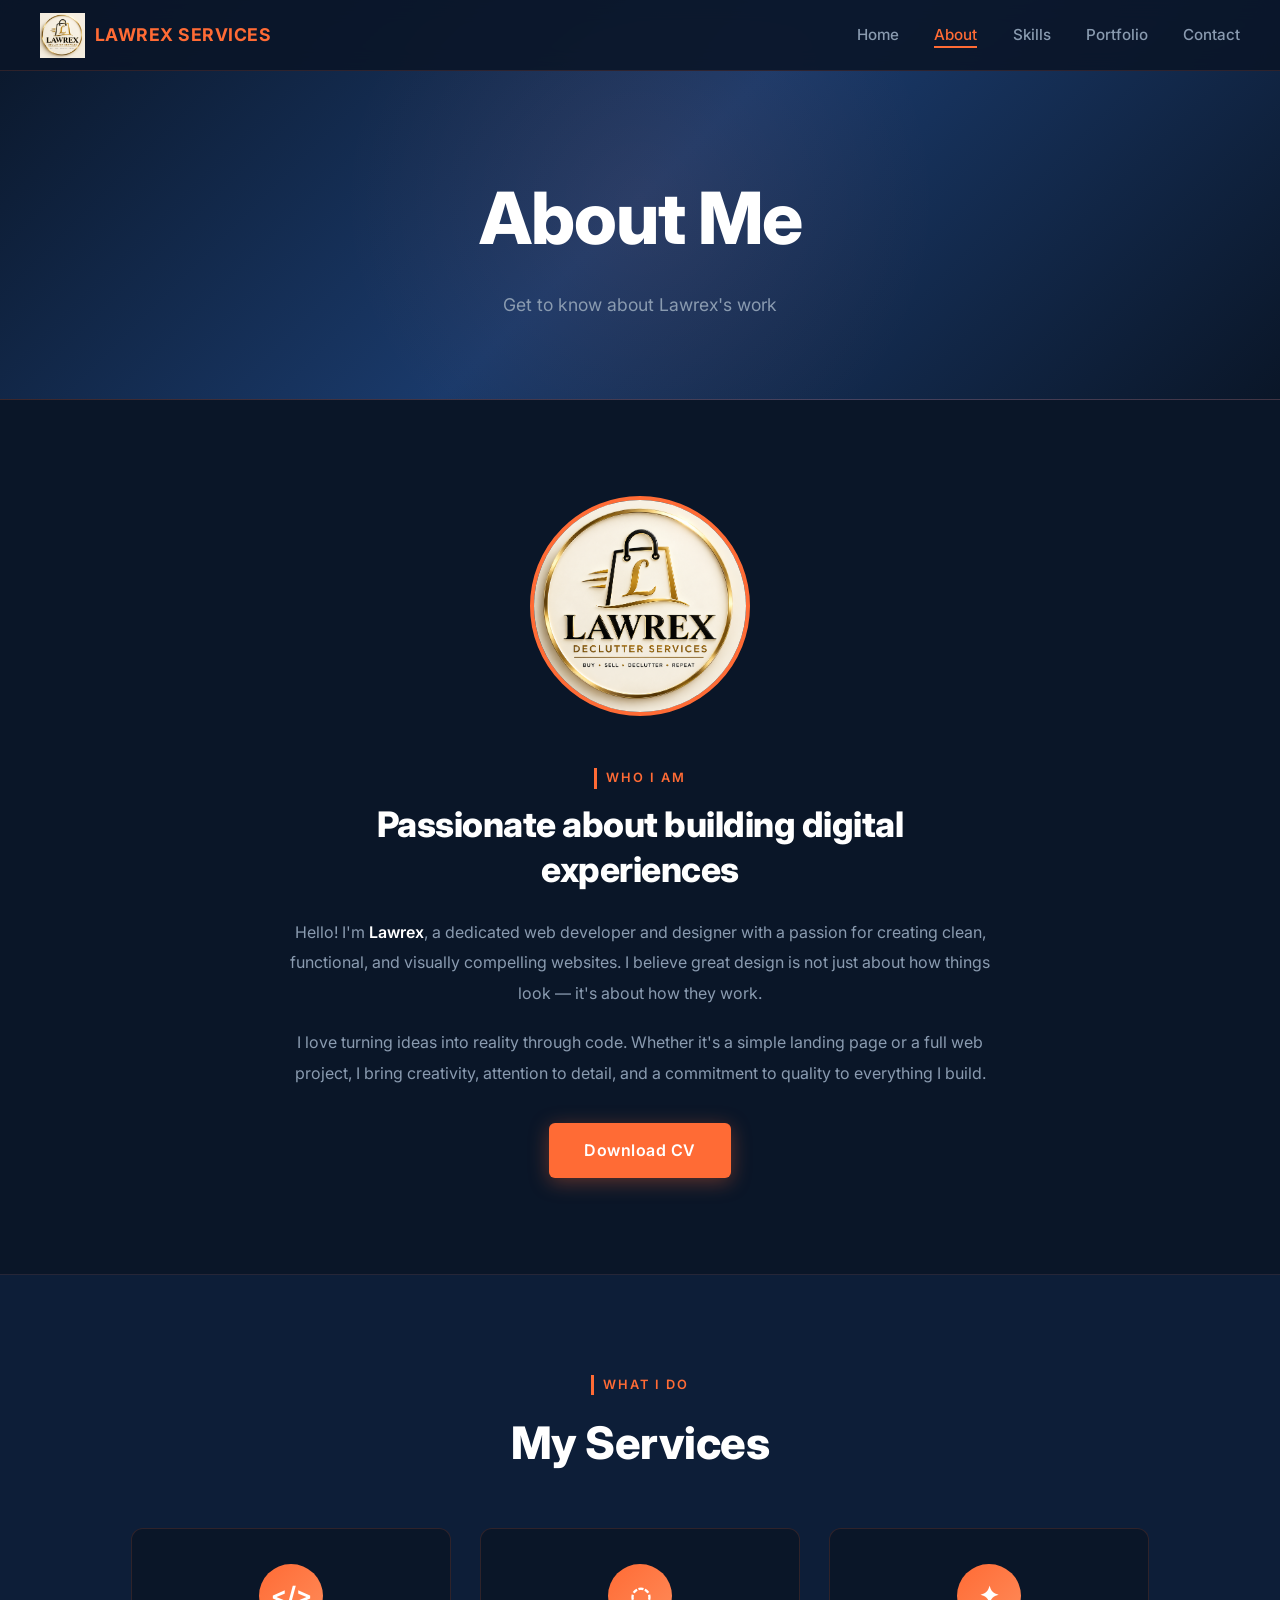
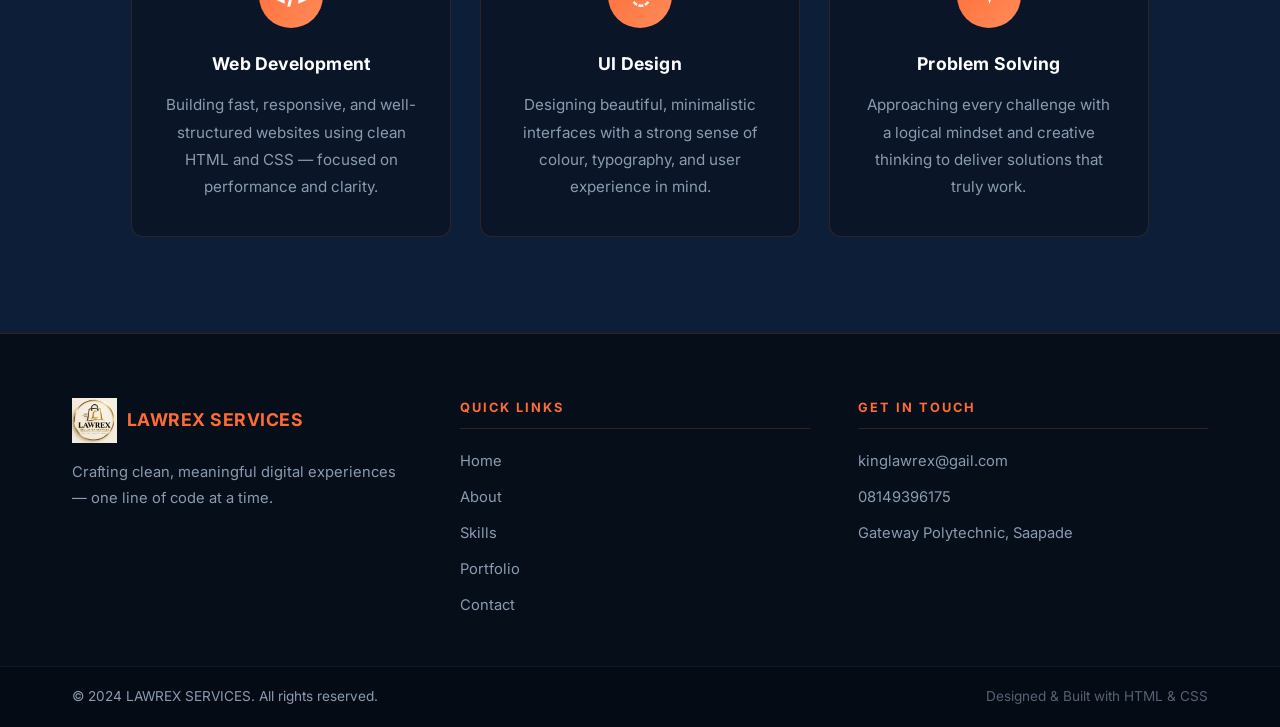
==== about.html @ ac20c8f6 "Initial commit - Lawrex Services Portfolio" ====
<!DOCTYPE html>
<html lang="en">
  <head>
    <meta charset="UTF-8" />
    <meta name="viewport" content="width=device-width, initial-scale=1.0" />
    <meta name="description" content="About Lawrex Services — passionate web developer and designer." />
    <title>About | LAWREX SERVICES</title>

    <!-- Google Font: Inter -->
    <link rel="preconnect" href="https://fonts.googleapis.com" />
    <link rel="preconnect" href="https://fonts.gstatic.com" crossorigin />
    <link href="https://fonts.googleapis.com/css2?family=Inter:wght@300;400;600;700;800&display=swap" rel="stylesheet" />

    <!-- Main Stylesheet -->
    <link rel="stylesheet" href="style.css" />
  </head>

  <body>

    <!-- ========== HEADER (same as home.html) ========== -->
    <header class="site-header">
      <div class="header-inner">

        <!-- Logo -->
        <a href="home.html" class="logo logo-with-name">
          <img src="LMAJ5406.PNG" alt="LAWREX SERVICES Logo" class="logo-img" />
          <span class="logo-name">LAWREX SERVICES</span>
        </a>

        <!-- Navigation Links -->
        <nav class="main-nav">
          <ul class="nav-list">
            <li><a href="home.html" class="nav-link">Home</a></li>
            <li><a href="about.html" class="nav-link active">About</a></li>
            <li><a href="skill.html" class="nav-link">Skills</a></li>
            <li><a href="portfolio.html" class="nav-link">Portfolio</a></li>
            <li><a href="contact.html" class="nav-link">Contact</a></li>
          </ul>
        </nav>

      </div>
    </header>
    <!-- ========== END HEADER ========== -->


    <!-- ========== PAGE BANNER (About Title) ========== -->
    <section class="page-banner">
      <div class="page-banner-inner">
        <h1 class="page-banner-title">About <span class="highlight">Me</span></h1>
        <p class="page-banner-sub">Get to know about Lawrex's work</p>
      </div>
      <!-- Decorative shape -->
      <div class="banner-shape"></div>
    </section>
    <!-- ========== END PAGE BANNER ========== -->


    <!-- ========== ABOUT MAIN SECTION ========== -->
    <section class="about-main">
      <div class="about-main-inner">

        <!-- Profile Photo -->
        <div class="about-photo-wrap">
          <!-- Replace 'your-profile-photo.jpg' with your actual photo file name -->
          <img src="LMAJ5406.PNG" alt="Lawrex Profile photo" class="about-photo" />
          <!-- Orange accent ring behind photo -->
          <div class="photo-shape"></div>
        </div>

        <!-- Bio Text -->
        <div class="about-bio">
          <span class="section-label">Who I Am</span>
          <h2 class="about-bio-title">
            Passionate about building <span class="highlight">digital experiences</span>
          </h2>
          <p class="about-bio-text">
            Hello! I'm <strong>Lawrex</strong>, a dedicated web developer and designer
            with a passion for creating clean, functional, and visually compelling websites.
            I believe great design is not just about how things look — it's about how they work.
          </p>
          <p class="about-bio-text">
            I love turning ideas into reality through code. Whether it's a simple landing page
            or a full web project, I bring creativity, attention to detail, and a commitment
            to quality to everything I build.
          </p>

          <!-- Download CV Button -->
          <a href="#" class="btn-primary">Download CV</a>
        </div>

      </div>
    </section>
    <!-- ========== END ABOUT MAIN ========== -->


    <!-- ========== WHAT I DO SECTION ========== -->
    <section class="what-i-do">
      <div class="what-i-do-inner">

        <span class="section-label">What I Do</span>
        <h2 class="section-title">My <span class="highlight">Services</span></h2>

        <!-- Cards Grid -->
        <div class="cards-grid">

          <!-- Card 1: Web Development -->
          <div class="service-card">
            <div class="card-icon">&#60;/&#62;</div>
            <h3 class="card-title">Web Development</h3>
            <p class="card-text">
              Building fast, responsive, and well-structured websites
              using clean HTML and CSS — focused on performance and clarity.
            </p>
          </div>

          <!-- Card 2: UI Design -->
          <div class="service-card">
            <div class="card-icon">&#9676;</div>
            <h3 class="card-title">UI Design</h3>
            <p class="card-text">
              Designing beautiful, minimalistic interfaces with a strong
              sense of colour, typography, and user experience in mind.
            </p>
          </div>

          <!-- Card 3: Problem Solving -->
          <div class="service-card">
            <div class="card-icon">&#10022;</div>
            <h3 class="card-title">Problem Solving</h3>
            <p class="card-text">
              Approaching every challenge with a logical mindset and
              creative thinking to deliver solutions that truly work.
            </p>
          </div>

        </div>
      </div>
    </section>
    <!-- ========== END WHAT I DO ========== -->


    <!-- ========== FOOTER ========== -->
    <footer class="site-footer">
      <div class="footer-inner">

        <!-- Footer Logo & Tagline -->
        <div class="footer-brand">
          <a href="home.html" class="logo logo-with-name">
            <img src="LMAJ5406.PNG" alt="LAWREX SERVICES Logo" class="logo-img" />
            <span class="logo-name">LAWREX SERVICES</span>
          </a>
          <p class="footer-tagline">
            Crafting clean, meaningful digital experiences — one line of code at a time.
          </p>
        </div>

        <!-- Footer Navigation -->
        <div class="footer-nav">
          <h4 class="footer-nav-title">Quick Links</h4>
          <ul class="footer-nav-list">
            <li><a href="home.html" class="footer-link">Home</a></li>
            <li><a href="about.html" class="footer-link">About</a></li>
            <li><a href="skill.html" class="footer-link">Skills</a></li>
            <li><a href="portfolio.html" class="footer-link">Portfolio</a></li>
            <li><a href="contact.html" class="footer-link">Contact</a></li>
          </ul>
        </div>

        <!-- Footer Contact Info -->
        <div class="footer-contact">
          <h4 class="footer-nav-title">Get In Touch</h4>
          <ul class="footer-nav-list">
            <li><a href="mailto:kinglawrex@gail.com" class="footer-link">kinglawrex@gail.com</a></li>
            <li><a href="tel:08149396175" class="footer-link">08149396175</a></li>
            <li><span class="footer-link">Gateway Polytechnic, Saapade</span></li>
          </ul>
        </div>

      </div>

      <!-- Footer Bottom Bar -->
      <div class="footer-bottom">
        <div class="footer-bottom-inner">
          <p class="footer-copy">
            &copy; 2024 <span class="highlight">LAWREX SERVICES</span>. All rights reserved.
          </p>
          <p class="footer-credit">Designed &amp; Built with HTML &amp; CSS</p>
        </div>
      </div>
    </footer>
    <!-- ========== END FOOTER ========== -->

  </body>
</html>
---- style.css ----
/* ============================================================
   PORTFOLIO — style.css
   Color Palette:
     Navy Blue  : #0A1628
     Mid Blue   : #1A3A6B
     Orange     : #FF6B35
     Light Orange: #FF8C5A
     White      : #FFFFFF
     Off-White  : #F4F6FA
     Gray Text  : #8A9BB0
   ============================================================ */


/* ---------- 1. CSS RESET & BASE ---------- */
*, *::before, *::after {
  margin: 0;
  padding: 0;
  box-sizing: border-box;
}

html {
  scroll-behavior: smooth;
}

body {
  font-family: 'Inter', sans-serif;
  background-color: #0A1628;
  color: #FFFFFF;
  line-height: 1.6;
  overflow-x: hidden;
}

a {
  text-decoration: none;
  color: inherit;
}

ul {
  list-style: none;
}


/* ---------- 2. HEADER ---------- */
.site-header {
  position: fixed;           /* Sticks to top while scrolling */
  top: 0;
  left: 0;
  width: 100%;
  z-index: 100;
  padding: 0 2rem;
  background-color: rgba(10, 22, 40, 0.90);   /* Slightly transparent navy */
  backdrop-filter: blur(10px);                 /* Frosted glass effect */
  border-bottom: 1px solid rgba(255, 107, 53, 0.15);
}

.header-inner {
  max-width: 1200px;
  margin: 0 auto;
  height: 70px;
  display: flex;
  align-items: center;
  justify-content: space-between;
}


/* --- Logo --- */
.logo {
  font-size: 1.3rem;
  font-weight: 700;
  color: #FF6B35;              /* Orange brand color */
  letter-spacing: 0.5px;
  transition: color 0.3s ease;
}

.logo:hover {
  color: #FF8C5A;              /* Slightly lighter orange on hover */
}

/* --- Logo Image Size --- */
.logo-img {
  height: 45px;              /* Adjust this value to resize your logo */
  width: auto;               /* Keeps logo proportions correct */
  display: block;
  object-fit: contain;
}


/* --- Navigation --- */
.nav-list {
  display: flex;
  gap: 2.2rem;
  align-items: center;
}

.nav-link {
  font-size: 0.95rem;
  font-weight: 500;
  color: #8A9BB0;              /* Muted gray for inactive links */
  position: relative;
  padding-bottom: 4px;
  transition: color 0.3s ease;
}

/* Underline animation on hover */
.nav-link::after {
  content: '';
  position: absolute;
  bottom: 0;
  left: 0;
  width: 0%;
  height: 2px;
  background-color: #FF6B35;
  transition: width 0.3s ease;
}

.nav-link:hover {
  color: #FFFFFF;
}

.nav-link:hover::after {
  width: 100%;
}

/* Active page link styling */
.nav-link.active {
  color: #FF6B35;
}

.nav-link.active::after {
  width: 100%;
}


/* ---------- 3. HERO SECTION ---------- */
.hero {
  position: relative;
  min-height: 100vh;           /* Full viewport height */
  display: flex;
  align-items: center;
  padding: 0 2rem;
  padding-top: 70px;           /* Offset for the fixed header */
  overflow: hidden;
}

.hero-content {
  position: relative;
  z-index: 2;                  /* Sits above the decorative shape */
  max-width: 1200px;
  margin: 0 auto;
  width: 100%;
}


/* --- Small label above name --- */
.hero-label {
  display: inline-block;
  font-size: 1.1rem;
  font-weight: 400;
  color: #8A9BB0;
  margin-bottom: 1rem;
  letter-spacing: 0.5px;
}


/* --- Main Headline --- */
.hero-title {
  font-size: clamp(2.8rem, 7vw, 5.5rem);  /* Responsive font size */
  font-weight: 800;
  line-height: 1.1;
  color: #FFFFFF;
  margin-bottom: 1.5rem;
  letter-spacing: -1px;
}

/* Orange highlight on part of the name */
.hero-title .highlight {
  color: #FF6B35;
  position: relative;
}


/* --- Tagline Paragraph --- */
.hero-tagline {
  font-size: clamp(1rem, 2vw, 1.2rem);
  color: #8A9BB0;
  max-width: 520px;
  margin-bottom: 2.5rem;
  line-height: 1.8;
}

.hero-tagline strong {
  color: #FFFFFF;
  font-weight: 600;
}


/* --- CTA Button --- */
.btn-primary {
  display: inline-block;
  padding: 0.9rem 2.2rem;
  background-color: #FF6B35;
  color: #FFFFFF;
  font-size: 1rem;
  font-weight: 600;
  border-radius: 6px;
  letter-spacing: 0.5px;
  transition: background-color 0.3s ease, transform 0.2s ease, box-shadow 0.3s ease;
  box-shadow: 0 4px 20px rgba(255, 107, 53, 0.35);
}

.btn-primary:hover {
  background-color: #FF8C5A;
  transform: translateY(-2px);                        /* Subtle lift effect */
  box-shadow: 0 8px 28px rgba(255, 107, 53, 0.50);
}

.btn-primary:active {
  transform: translateY(0);
}


/* --- Decorative Background Shape --- */
.hero-shape {
  position: absolute;
  top: -150px;
  right: -200px;
  width: 700px;
  height: 700px;
  background: radial-gradient(circle, rgba(26, 58, 107, 0.6) 0%, rgba(10, 22, 40, 0) 70%);
  border-radius: 50%;
  z-index: 1;
  pointer-events: none;
}


/* --- Hero Background Image --- */
/* Uses the logo image (IKC6164.PNG) as a large
   decorative background on the RIGHT side of the hero.
   Text content sits on the left and is unaffected.      */
.hero-bg {
  position: absolute;
  top: 0;
  right: 0;                               /* Anchored to the right side */
  width: 55%;                             /* Takes up right 55% of the hero */
  height: 100%;
  z-index: 1;                             /* Above .hero-shape (z-index:1) but below .hero-content (z-index:2) */
  pointer-events: none;

  /* Logo image as background */
  background-image: url("IKCE6164.PNG")
  background-size: contain;              /* Keeps logo proportions — no stretching */
  background-position: center right;     /* Sits flush to the right */
  background-repeat: no-repeat;
  opacity: 0.12;                         /* Very subtle — text stays clearly readable */

  /* Fade the image out toward the left so it blends into the navy background */
  -webkit-mask-image: linear-gradient(to right, transparent 0%, black 40%);
  mask-image: linear-gradient(to right, transparent 0%, black 40%);
}


/* ============================================================
   ABOUT PAGE STYLES
   (appended below — home.html styles above are untouched)
   ============================================================ */


/* ---------- LOGO WITH NAME (used on all pages) ---------- */
/* Makes logo image and text name sit side by side */
.logo-with-name {
  display: flex;
  align-items: center;
  gap: 0.6rem;              /* Space between image and text name */
  text-decoration: none;
}

.logo-name {
  font-size: 1.1rem;
  font-weight: 700;
  color: #FF6B35;           /* Orange — matches brand color */
  letter-spacing: 0.5px;
  white-space: nowrap;
  transition: color 0.3s ease;
}

.logo-with-name:hover .logo-name {
  color: #FF8C5A;
}


/* ---------- REUSABLE: SECTION LABEL ---------- */
/* Small uppercase tag above section headings */
.section-label {
  display: inline-block;
  font-size: 0.8rem;
  font-weight: 600;
  letter-spacing: 2px;
  text-transform: uppercase;
  color: #FF6B35;
  margin-bottom: 0.8rem;
  border-left: 3px solid #FF6B35;
  padding-left: 0.6rem;
}


/* ---------- REUSABLE: SECTION TITLE ---------- */
.section-title {
  font-size: clamp(1.8rem, 4vw, 2.8rem);
  font-weight: 800;
  color: #FFFFFF;
  margin-bottom: 3rem;
  letter-spacing: -0.5px;
}


/* ---------- PAGE BANNER (About Me title area) ---------- */
.page-banner {
  position: relative;
  padding: 10rem 2rem 5rem;    /* Extra top padding = space for fixed header */
  background: linear-gradient(
    135deg,
    #0A1628 0%,
    #1A3A6B 50%,
    #0A1628 100%
  );
  overflow: hidden;
  text-align: center;
  border-bottom: 1px solid rgba(255, 107, 53, 0.2);
}

.page-banner-inner {
  position: relative;
  z-index: 2;
}

.page-banner-title {
  font-size: clamp(2.5rem, 6vw, 4.5rem);
  font-weight: 800;
  color: #FFFFFF;
  letter-spacing: -1px;
  margin-bottom: 1rem;
}

.page-banner-sub {
  font-size: 1.1rem;
  color: #8A9BB0;
  font-weight: 400;
}

/* Decorative circle shape in the banner background */
.banner-shape {
  position: absolute;
  top: -100px;
  left: 50%;
  transform: translateX(-50%);
  width: 600px;
  height: 600px;
  background: radial-gradient(circle, rgba(255, 107, 53, 0.08) 0%, transparent 70%);
  border-radius: 50%;
  z-index: 1;
  pointer-events: none;
}


/* ---------- ABOUT MAIN SECTION ---------- */
.about-main {
  padding: 6rem 2rem;
  background-color: #0A1628;
}

.about-main-inner {
  max-width: 900px;
  margin: 0 auto;
  display: flex;
  flex-direction: column;    /* Stack: photo on top, text below */
  align-items: center;
  gap: 3rem;
}


/* --- Profile Photo --- */
.about-photo-wrap {
  position: relative;
  display: inline-block;
}

/* Replace 'your-profile-photo.jpg' in about.html to show your photo */
.about-photo {
  width: 220px;
  height: 220px;
  border-radius: 50%;           /* Circular photo */
  object-fit: cover;
  object-position: center;
  display: block;
  position: relative;
  z-index: 2;
  border: 4px solid #FF6B35;   /* Orange border around photo */
}

/* Decorative ring behind the photo */
.photo-ring {
  position: absolute;
  top: -10px;
  left: -10px;
  width: calc(100% + 20px);
  height: calc(100% + 20px);
  border-radius: 50%;
  border: 2px dashed rgba(255, 107, 53, 0.35);
  z-index: 1;
  pointer-events: none;
}


/* --- Bio Text --- */
.about-bio {
  text-align: center;
  max-width: 700px;
}

.about-bio-title {
  font-size: clamp(1.5rem, 3.5vw, 2.2rem);
  font-weight: 800;
  color: #FFFFFF;
  line-height: 1.3;
  margin-bottom: 1.5rem;
  letter-spacing: -0.5px;
}

.about-bio-text {
  font-size: 1rem;
  color: #8A9BB0;
  line-height: 1.9;
  margin-bottom: 1.2rem;
}

.about-bio-text strong {
  color: #FFFFFF;
  font-weight: 600;
}

/* Space above the button */
.about-bio .btn-primary {
  margin-top: 1rem;
}


/* ---------- WHAT I DO SECTION ---------- */
.what-i-do {
  padding: 6rem 2rem;
  background-color: #0D1E38;    /* Slightly lighter navy — creates visual separation */
  border-top: 1px solid rgba(255, 107, 53, 0.1);
}

.what-i-do-inner {
  max-width: 1100px;
  margin: 0 auto;
  text-align: center;
}


/* --- Cards Grid --- */
.cards-grid {
  display: flex;
  gap: 1.8rem;
  justify-content: center;
  flex-wrap: wrap;              /* Wraps on smaller screens */
}

.service-card {
  background-color: #0A1628;
  border: 1px solid rgba(255, 107, 53, 0.15);
  border-radius: 12px;
  padding: 2.2rem 2rem;
  flex: 1 1 260px;              /* Each card is at least 260px wide */
  max-width: 320px;
  text-align: center;
  transition: border-color 0.3s ease, transform 0.3s ease, box-shadow 0.3s ease;
}

.service-card:hover {
  border-color: #FF6B35;
  transform: translateY(-6px);
  box-shadow: 0 12px 32px rgba(255, 107, 53, 0.15);
}

/* Icon circle */
.card-icon {
  width: 64px;
  height: 64px;
  border-radius: 50%;
  background: linear-gradient(135deg, #FF6B35, #FF8C5A);
  color: #FFFFFF;
  font-size: 1.5rem;
  font-weight: 700;
  display: flex;
  align-items: center;
  justify-content: center;
  margin: 0 auto 1.4rem;
}

.card-title {
  font-size: 1.1rem;
  font-weight: 700;
  color: #FFFFFF;
  margin-bottom: 0.8rem;
  letter-spacing: 0.2px;
}

.card-text {
  font-size: 0.95rem;
  color: #8A9BB0;
  line-height: 1.8;
}


/* ============================================================
   CONTACT PAGE STYLES
   (appended below — all previous styles untouched)
   ============================================================ */


/* ---------- CONTACT MAIN SECTION ---------- */
.contact-main {
  padding: 6rem 2rem;
  background-color: #0A1628;        /* Same navy base as home */
}

.contact-main-inner {
  max-width: 1100px;
  margin: 0 auto;
  display: flex;
  gap: 4rem;                        /* Space between info and form */
  align-items: flex-start;
  flex-wrap: wrap;                  /* Stacks on smaller screens */
}


/* ---------- LEFT: CONTACT INFO ---------- */
.contact-info {
  flex: 1 1 300px;                  /* Takes up roughly left third */
  max-width: 400px;
}

.contact-info-title {
  font-size: clamp(1.6rem, 3.5vw, 2.2rem);
  font-weight: 800;
  color: #FFFFFF;
  line-height: 1.3;
  margin-bottom: 1rem;
  letter-spacing: -0.5px;
}

.contact-info-desc {
  font-size: 0.98rem;
  color: #8A9BB0;
  line-height: 1.9;
  margin-bottom: 2.2rem;
}


/* --- Info Cards (Email, Phone, Location) --- */
.info-card {
  display: flex;
  align-items: center;
  gap: 1.2rem;
  padding: 1.2rem 1.4rem;
  margin-bottom: 1rem;
  background-color: #0D1E38;        /* Slightly lighter navy panel */
  border: 1px solid rgba(255, 107, 53, 0.12);
  border-radius: 10px;
  transition: border-color 0.3s ease, transform 0.2s ease;
}

.info-card:hover {
  border-color: #FF6B35;
  transform: translateX(5px);       /* Slide right on hover */
}

/* Orange circle icon */
.info-icon {
  width: 48px;
  height: 48px;
  border-radius: 50%;
  background: linear-gradient(135deg, #FF6B35, #FF8C5A);
  color: #FFFFFF;
  font-size: 1.3rem;
  display: flex;
  align-items: center;
  justify-content: center;
  flex-shrink: 0;                   /* Icon never shrinks */
}

.info-details {
  display: flex;
  flex-direction: column;
  gap: 0.2rem;
}

.info-label {
  font-size: 0.75rem;
  font-weight: 600;
  letter-spacing: 1.5px;
  text-transform: uppercase;
  color: #FF6B35;                   /* Orange label */
}

.info-value {
  font-size: 0.95rem;
  font-weight: 500;
  color: #FFFFFF;
  text-decoration: none;
  transition: color 0.3s ease;
}

.info-value:hover {
  color: #FF6B35;
}


/* ---------- RIGHT: CONTACT FORM ---------- */
.contact-form-wrap {
  flex: 1 1 420px;                  /* Takes up roughly right two-thirds */
  background: linear-gradient(
    145deg,
    #0D1E38 0%,
    #112240 100%
  );
  border: 1px solid rgba(255, 107, 53, 0.15);
  border-radius: 16px;
  padding: 2.8rem 2.4rem;
}

.contact-form {
  display: flex;
  flex-direction: column;
  gap: 1.4rem;
}

/* Two inputs side by side (Name + Email) */
.form-row {
  display: flex;
  gap: 1.2rem;
  flex-wrap: wrap;
}

.form-row .form-group {
  flex: 1 1 200px;                  /* Each input takes equal space */
}

.form-group {
  display: flex;
  flex-direction: column;
  gap: 0.5rem;
}

.form-label {
  font-size: 0.85rem;
  font-weight: 600;
  color: #8A9BB0;
  letter-spacing: 0.5px;
  text-transform: uppercase;
}

/* Input & Textarea shared styling */
.form-input {
  background-color: #0A1628;
  border: 1px solid rgba(138, 155, 176, 0.25);
  border-radius: 8px;
  padding: 0.85rem 1rem;
  font-size: 0.95rem;
  font-family: 'Inter', sans-serif;
  color: #FFFFFF;
  width: 100%;
  outline: none;
  transition: border-color 0.3s ease, box-shadow 0.3s ease;
}

/* Orange glow when focused */
.form-input:focus {
  border-color: #FF6B35;
  box-shadow: 0 0 0 3px rgba(255, 107, 53, 0.15);
}

/* Placeholder text color */
.form-input::placeholder {
  color: rgba(138, 155, 176, 0.5);
}

/* Textarea specific */
.form-textarea {
  resize: vertical;                 /* Only allow vertical resize */
  min-height: 150px;
}

/* Submit button — full width */
.btn-submit {
  width: 100%;
  text-align: center;
  padding: 1rem;
  font-size: 1rem;
  border: none;
  cursor: pointer;
  font-family: 'Inter', sans-serif;
  margin-top: 0.4rem;
}


/* ============================================================
   SKILLS PAGE STYLES
   ============================================================ */


/* ---------- SKILLS MAIN SECTION (two columns) ---------- */
.skills-main {
  padding: 6rem 2rem;
  background-color: #0A1628;
}

.skills-main-inner {
  max-width: 1100px;
  margin: 0 auto;
  display: flex;
  gap: 4rem;
  align-items: flex-start;
  flex-wrap: wrap;              /* Stacks on small screens */
}


/* ---------- LEFT: SKILL BARS ---------- */
.skills-bars-col {
  flex: 1 1 420px;
}

.skills-col-title {
  font-size: clamp(1.5rem, 3vw, 2rem);
  font-weight: 800;
  color: #FFFFFF;
  margin-bottom: 2rem;
  letter-spacing: -0.5px;
}

/* Each skill bar row */
.skill-bar-wrap {
  margin-bottom: 1.6rem;
}

.skill-bar-info {
  display: flex;
  justify-content: space-between;
  align-items: center;
  margin-bottom: 0.5rem;
}

.skill-name {
  font-size: 0.95rem;
  font-weight: 600;
  color: #FFFFFF;
}

.skill-percent {
  font-size: 0.85rem;
  font-weight: 600;
  color: #FF6B35;              /* Orange percentage */
}

/* The grey track (background of the bar) */
.skill-bar-track {
  width: 100%;
  height: 8px;
  background-color: rgba(138, 155, 176, 0.15);
  border-radius: 100px;
  overflow: hidden;
}

/* The orange filled portion — width is set inline in HTML */
.skill-bar-fill {
  height: 100%;
  background: linear-gradient(90deg, #FF6B35, #FF8C5A);
  border-radius: 100px;
}


/* ---------- RIGHT: SKILL BADGES ---------- */
.skills-badges-col {
  flex: 1 1 320px;
}

.badges-grid {
  display: flex;
  flex-wrap: wrap;
  gap: 0.75rem;
  margin-top: 0.5rem;
}

/* Individual badge pill */
.skill-badge {
  padding: 0.5rem 1.1rem;
  border: 1px solid rgba(255, 107, 53, 0.35);
  border-radius: 100px;        /* Fully rounded pill */
  font-size: 0.88rem;
  font-weight: 600;
  color: #FF6B35;
  background-color: rgba(255, 107, 53, 0.06);
  transition: background-color 0.3s ease, border-color 0.3s ease, color 0.3s ease;
  cursor: default;
}

.skill-badge:hover {
  background-color: #FF6B35;
  color: #FFFFFF;
  border-color: #FF6B35;
}


/* ---------- SOFT SKILLS SECTION ---------- */
.soft-skills {
  padding: 6rem 2rem;
  background-color: #0D1E38;
  border-top: 1px solid rgba(255, 107, 53, 0.1);
  text-align: center;
}

.soft-skills-inner {
  max-width: 1100px;
  margin: 0 auto;
}

/* Four soft skill cards in a row */
.soft-cards-grid {
  display: flex;
  gap: 1.5rem;
  justify-content: center;
  flex-wrap: wrap;
}

.soft-card {
  flex: 1 1 220px;
  max-width: 260px;
  background-color: #0A1628;
  border: 1px solid rgba(255, 107, 53, 0.12);
  border-radius: 12px;
  padding: 2rem 1.5rem;
  text-align: center;
  transition: border-color 0.3s ease, transform 0.3s ease, box-shadow 0.3s ease;
}

.soft-card:hover {
  border-color: #FF6B35;
  transform: translateY(-6px);
  box-shadow: 0 12px 32px rgba(255, 107, 53, 0.12);
}

/* Emoji icon */
.soft-icon {
  font-size: 2.2rem;
  margin-bottom: 1rem;
  display: block;
}

.soft-title {
  font-size: 1rem;
  font-weight: 700;
  color: #FFFFFF;
  margin-bottom: 0.6rem;
}

.soft-text {
  font-size: 0.9rem;
  color: #8A9BB0;
  line-height: 1.8;
}


/* ============================================================
   PORTFOLIO PAGE STYLES
   ============================================================ */


/* ---------- PORTFOLIO MAIN SECTION ---------- */
.portfolio-main {
  padding: 6rem 2rem;
  background-color: #0A1628;
}

.portfolio-main-inner {
  max-width: 1200px;
  margin: 0 auto;
  text-align: center;
}


/* ---------- PROJECT CARDS GRID ---------- */
/* 3 columns on wide screens, 2 on medium, 1 on small */
.portfolio-grid {
  display: grid;
  grid-template-columns: repeat(3, 1fr);
  gap: 2rem;
  margin-bottom: 4rem;
  text-align: left;
}

/* Individual project card */
.project-card {
  background-color: #0D1E38;
  border: 1px solid rgba(255, 107, 53, 0.12);
  border-radius: 14px;
  overflow: hidden;             /* Clips the image to rounded corners */
  transition: border-color 0.3s ease, transform 0.3s ease, box-shadow 0.3s ease;
}

.project-card:hover {
  border-color: #FF6B35;
  transform: translateY(-6px);
  box-shadow: 0 16px 40px rgba(255, 107, 53, 0.14);
}


/* --- Project Image Wrapper --- */
.project-img-wrap {
  position: relative;
  width: 100%;
  height: 220px;               /* Fixed image area height */
  overflow: hidden;
  background-color: #112240;   /* Fallback colour while image loads */
}

.project-img {
  width: 100%;
  height: 100%;
  object-fit: cover;           /* Covers the area without distortion */
  object-position: center;
  display: block;
  transition: transform 0.4s ease;
}

/* Image zooms in on card hover */
.project-card:hover .project-img {
  transform: scale(1.05);
}

/* Overlay that appears on image hover */
.project-overlay {
  position: absolute;
  top: 0;
  left: 0;
  width: 100%;
  height: 100%;
  background-color: rgba(10, 22, 40, 0.75);
  display: flex;
  align-items: center;
  justify-content: center;
  opacity: 0;                  /* Hidden by default */
  transition: opacity 0.3s ease;
}

/* Show overlay when card is hovered */
.project-card:hover .project-overlay {
  opacity: 1;
}

/* "View Project" button inside overlay */
.project-view-btn {
  display: inline-block;
  padding: 0.65rem 1.5rem;
  background-color: #FF6B35;
  color: #FFFFFF;
  font-size: 0.9rem;
  font-weight: 600;
  border-radius: 6px;
  text-decoration: none;
  transition: background-color 0.3s ease;
}

.project-view-btn:hover {
  background-color: #FF8C5A;
}


/* --- Project Info Below Image --- */
.project-info {
  padding: 1.4rem 1.6rem 1.8rem;
}

/* Orange category tag */
.project-tag {
  display: inline-block;
  font-size: 0.75rem;
  font-weight: 700;
  letter-spacing: 1.5px;
  text-transform: uppercase;
  color: #FF6B35;
  margin-bottom: 0.6rem;
}

.project-title {
  font-size: 1.1rem;
  font-weight: 700;
  color: #FFFFFF;
  margin-bottom: 0.6rem;
  letter-spacing: 0.1px;
}

.project-desc {
  font-size: 0.9rem;
  color: #8A9BB0;
  line-height: 1.8;
}


/* ---------- PORTFOLIO CTA BLOCK ---------- */
.portfolio-cta {
  padding: 3rem 2rem;
  background: linear-gradient(135deg, #0D1E38 0%, #112240 100%);
  border: 1px solid rgba(255, 107, 53, 0.18);
  border-radius: 16px;
  display: flex;
  align-items: center;
  justify-content: space-between;
  gap: 2rem;
  flex-wrap: wrap;
  text-align: left;
}

.portfolio-cta-text {
  font-size: clamp(1.1rem, 2.5vw, 1.4rem);
  font-weight: 700;
  color: #FFFFFF;
}


/* ---------- RESPONSIVE: GRID COLUMNS ---------- */
/* 2 columns on tablets */
@media (max-width: 1024px) {
  .portfolio-grid {
    grid-template-columns: repeat(2, 1fr);
  }
}

/* 1 column on mobile */
@media (max-width: 600px) {
  .portfolio-grid {
    grid-template-columns: 1fr;
  }

  .skills-main-inner {
    flex-direction: column;
  }

  .soft-cards-grid {
    flex-direction: column;
    align-items: center;
  }

  .portfolio-cta {
    flex-direction: column;
    text-align: center;
  }
}


/* ============================================================
   FOOTER STYLES — shared across all pages
   ============================================================ */

.site-footer {
  background-color: #060E1A;             /* Deepest navy — darker than page bg */
  border-top: 1px solid rgba(255, 107, 53, 0.2);
}


/* ---------- FOOTER MAIN ROW (3 columns) ---------- */
.footer-inner {
  max-width: 1200px;
  margin: 0 auto;
  padding: 4rem 2rem 3rem;
  display: flex;
  gap: 3rem;
  flex-wrap: wrap;
  justify-content: space-between;
}


/* --- Column 1: Brand / Logo --- */
.footer-brand {
  flex: 1 1 280px;
  max-width: 340px;
}

.footer-tagline {
  margin-top: 1rem;
  font-size: 0.92rem;
  color: #8A9BB0;
  line-height: 1.8;
}


/* --- Column 2 & 3: Nav + Contact --- */
.footer-nav,
.footer-contact {
  flex: 1 1 160px;
}

.footer-nav-title {
  font-size: 0.8rem;
  font-weight: 700;
  letter-spacing: 2px;
  text-transform: uppercase;
  color: #FF6B35;              /* Orange column heading */
  margin-bottom: 1.2rem;
  padding-bottom: 0.6rem;
  border-bottom: 1px solid rgba(255, 107, 53, 0.2);
}

.footer-nav-list {
  display: flex;
  flex-direction: column;
  gap: 0.65rem;
}

.footer-link {
  font-size: 0.92rem;
  color: #8A9BB0;
  text-decoration: none;
  transition: color 0.3s ease, padding-left 0.3s ease;
  display: inline-block;
}

.footer-link:hover {
  color: #FF6B35;
  padding-left: 4px;           /* Subtle slide on hover */
}


/* ---------- FOOTER BOTTOM BAR ---------- */
.footer-bottom {
  border-top: 1px solid rgba(255, 255, 255, 0.05);
  background-color: rgba(0, 0, 0, 0.2);
}

.footer-bottom-inner {
  max-width: 1200px;
  margin: 0 auto;
  padding: 1.2rem 2rem;
  display: flex;
  align-items: center;
  justify-content: space-between;
  flex-wrap: wrap;
  gap: 0.5rem;
}

.footer-copy {
  font-size: 0.85rem;
  color: #8A9BB0;
}

.footer-credit {
  font-size: 0.85rem;
  color: rgba(138, 155, 176, 0.6);
}

/* Responsive: stack footer columns on small screens */
@media (max-width: 600px) {
  .footer-inner {
    flex-direction: column;
  }

  .footer-bottom-inner {
    flex-direction: column;
    text-align: center;
  }
}
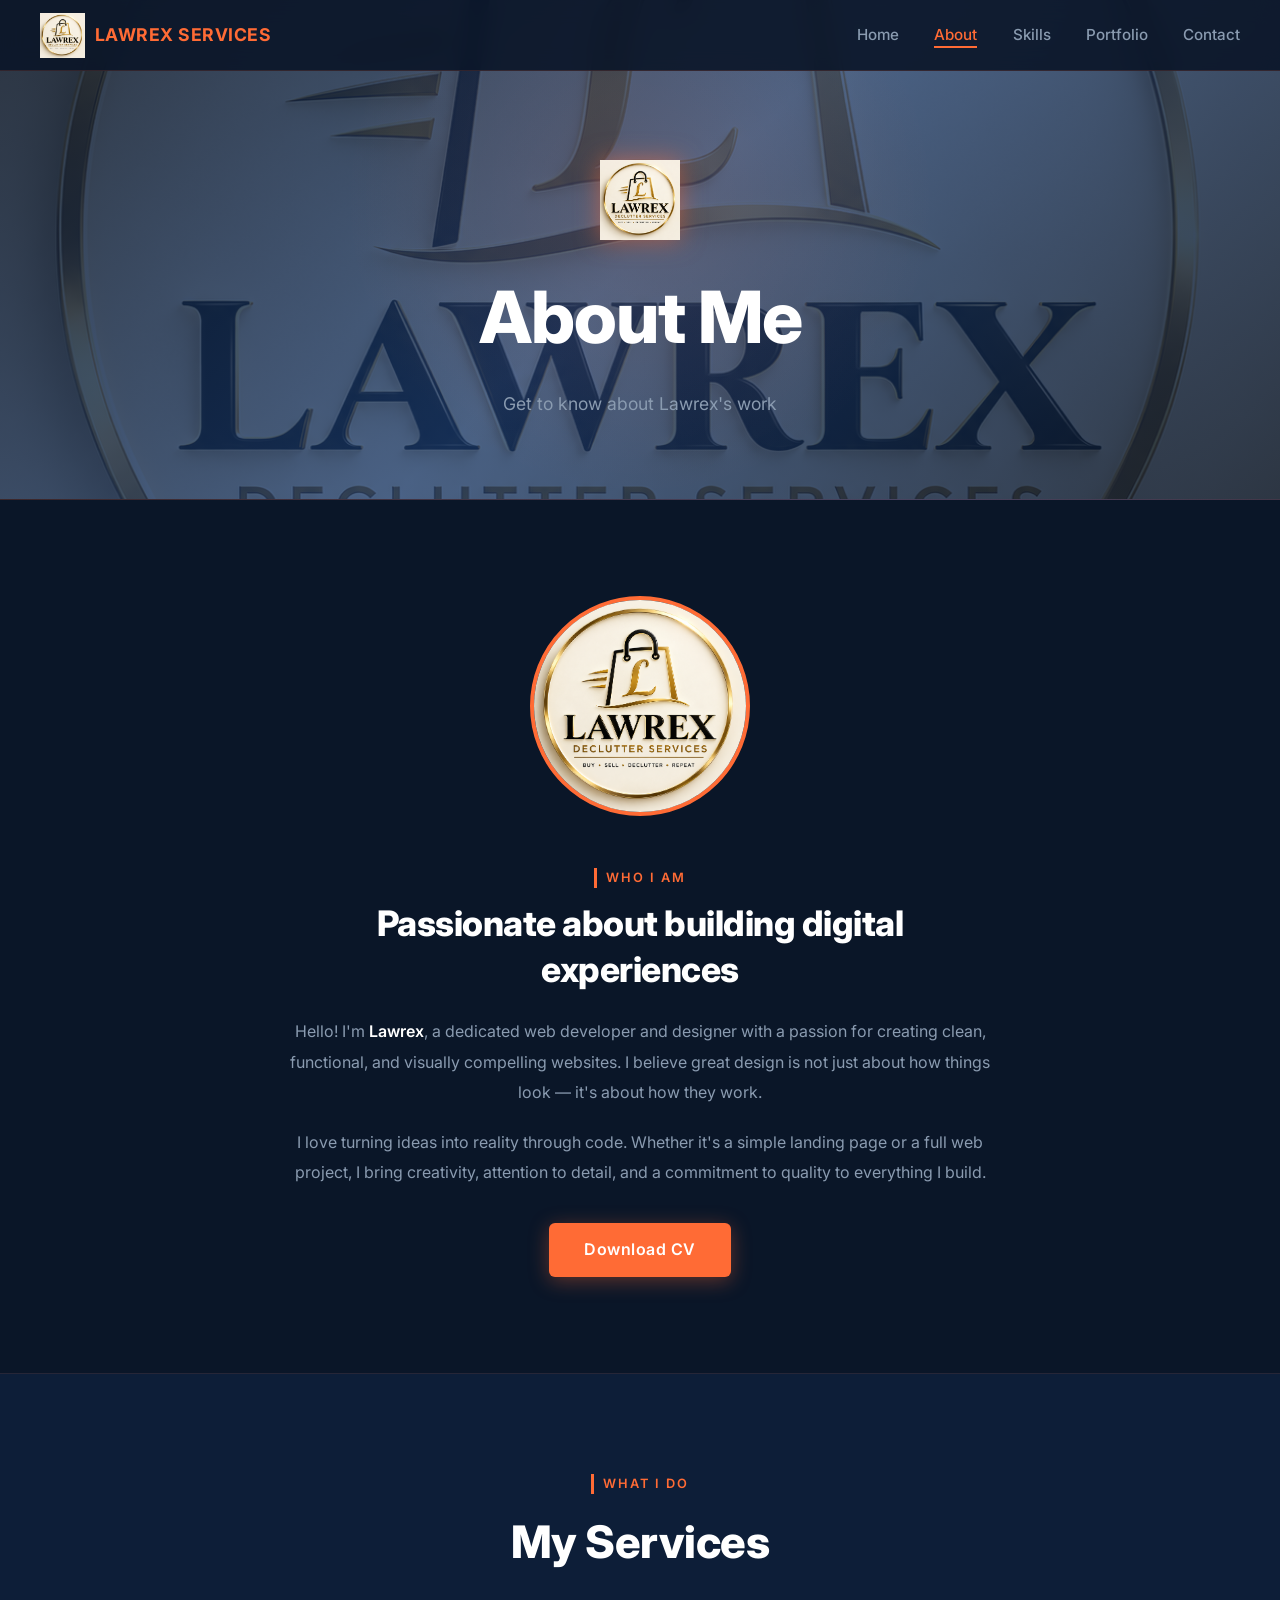
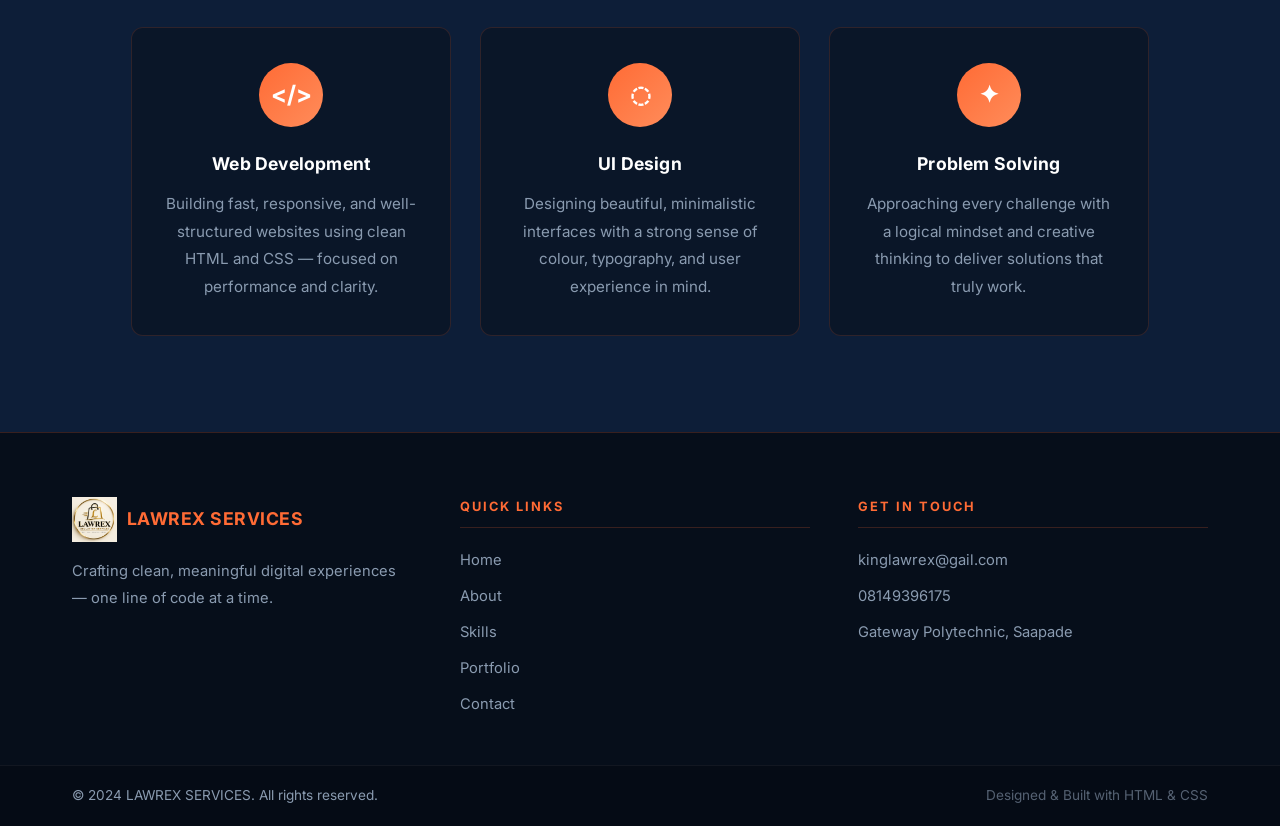
==== commit 49509496: "Update portfolio - all pages complete with responsive design" ====
--- a/about.html
+++ b/about.html
@@ -17,12 +17,12 @@
 
   <body>
 
-    <!-- ========== HEADER (same as home.html) ========== -->
+    <!-- ========== HEADER (same as index.html) ========== -->
     <header class="site-header">
       <div class="header-inner">
 
         <!-- Logo -->
-        <a href="home.html" class="logo logo-with-name">
+        <a href="index.html" class="logo logo-with-name">
           <img src="LMAJ5406.PNG" alt="LAWREX SERVICES Logo" class="logo-img" />
           <span class="logo-name">LAWREX SERVICES</span>
         </a>
@@ -30,7 +30,7 @@
         <!-- Navigation Links -->
         <nav class="main-nav">
           <ul class="nav-list">
-            <li><a href="home.html" class="nav-link">Home</a></li>
+            <li><a href="index.html" class="nav-link">Home</a></li>
             <li><a href="about.html" class="nav-link active">About</a></li>
             <li><a href="skill.html" class="nav-link">Skills</a></li>
             <li><a href="portfolio.html" class="nav-link">Portfolio</a></li>
@@ -45,12 +45,19 @@
 
     <!-- ========== PAGE BANNER (About Title) ========== -->
     <section class="page-banner">
+      <!-- Background image — replace 'LMAJ5406.PNG' with your preferred banner bg -->
+      <img src="LMAJ5406.PNG" alt="" class="banner-bg-img" />
+      <!-- Dark overlay over background image -->
+      <div class="banner-overlay"></div>
+      <!-- Decorative glow shape -->
+      <div class="banner-shape"></div>
+
       <div class="page-banner-inner">
+        <!-- Small logo icon above the title -->
+        <img src="LMAJ5406.PNG" alt="Lawrex Logo" class="banner-title-img" />
         <h1 class="page-banner-title">About <span class="highlight">Me</span></h1>
         <p class="page-banner-sub">Get to know about Lawrex's work</p>
       </div>
-      <!-- Decorative shape -->
-      <div class="banner-shape"></div>
     </section>
     <!-- ========== END PAGE BANNER ========== -->
 
@@ -145,7 +152,7 @@
 
         <!-- Footer Logo & Tagline -->
         <div class="footer-brand">
-          <a href="home.html" class="logo logo-with-name">
+          <a href="index.html" class="logo logo-with-name">
             <img src="LMAJ5406.PNG" alt="LAWREX SERVICES Logo" class="logo-img" />
             <span class="logo-name">LAWREX SERVICES</span>
           </a>
@@ -158,7 +165,7 @@
         <div class="footer-nav">
           <h4 class="footer-nav-title">Quick Links</h4>
           <ul class="footer-nav-list">
-            <li><a href="home.html" class="footer-link">Home</a></li>
+            <li><a href="index.html" class="footer-link">Home</a></li>
             <li><a href="about.html" class="footer-link">About</a></li>
             <li><a href="skill.html" class="footer-link">Skills</a></li>
             <li><a href="portfolio.html" class="footer-link">Portfolio</a></li>
--- a/style.css
+++ b/style.css
@@ -233,29 +233,55 @@
 }
 
 
-/* --- Hero Background Image --- */
-/* Uses the logo image (IKC6164.PNG) as a large
-   decorative background on the RIGHT side of the hero.
-   Text content sits on the left and is unaffected.      */
-.hero-bg {
+/* --- Hero Full Background Image --- */
+/* Covers the ENTIRE hero section as a background image.
+   A dark overlay sits on top so text stays perfectly readable.
+   Replace 'IKCE6164.PNG' with any background image you want. */
+.hero-bg-full {
   position: absolute;
   top: 0;
-  right: 0;                               /* Anchored to the right side */
-  width: 55%;                             /* Takes up right 55% of the hero */
+  left: 0;
+  width: 100%;
   height: 100%;
-  z-index: 1;                             /* Above .hero-shape (z-index:1) but below .hero-content (z-index:2) */
+  z-index: 0;
   pointer-events: none;
 
-  /* Logo image as background */
-  background-image: url("IKCE6164.PNG")
-  background-size: contain;              /* Keeps logo proportions — no stretching */
-  background-position: center right;     /* Sits flush to the right */
+  /* ▼▼▼ REPLACE WITH YOUR HERO BACKGROUND IMAGE ▼▼▼ */
+  background-image: url('IKCE6164.PNG');
+  /* ▲▲▲▲▲▲▲▲▲▲▲▲▲▲▲▲▲▲▲▲▲▲▲▲▲▲▲▲▲▲▲▲▲▲▲▲▲▲▲▲▲ */
+
+  background-size: cover;              /* Fills the full section */
+  background-position: center center;  /* Centers the image */
   background-repeat: no-repeat;
-  opacity: 0.12;                         /* Very subtle — text stays clearly readable */
-
-  /* Fade the image out toward the left so it blends into the navy background */
-  -webkit-mask-image: linear-gradient(to right, transparent 0%, black 40%);
-  mask-image: linear-gradient(to right, transparent 0%, black 40%);
+}
+
+/* Dark overlay — sits between image and text */
+.hero-overlay {
+  position: absolute;
+  top: 0;
+  left: 0;
+  width: 100%;
+  height: 100%;
+  z-index: 1;
+  pointer-events: none;
+  background: linear-gradient(
+    135deg,
+    rgba(10, 22, 40, 0.88) 0%,    /* Dark navy on left — covers text area */
+    rgba(10, 22, 40, 0.65) 100%   /* Slightly lighter on right */
+  );
+}
+
+/* Hero content and shape sit above the overlay */
+.hero-shape {
+  z-index: 2;
+}
+
+.hero-content {
+  position: relative;
+  z-index: 3;
+  max-width: 1200px;
+  margin: 0 auto;
+  width: 100%;
 }
 
 
@@ -313,24 +339,69 @@
 }
 
 
-/* ---------- PAGE BANNER (About Me title area) ---------- */
+/* ---------- PAGE BANNER (title area on all inner pages) ---------- */
 .page-banner {
   position: relative;
-  padding: 10rem 2rem 5rem;    /* Extra top padding = space for fixed header */
+  padding: 10rem 2rem 5rem;
+  overflow: hidden;
+  text-align: center;
+  border-bottom: 1px solid rgba(255, 107, 53, 0.2);
+
+  /* Fallback gradient if no background image is set */
   background: linear-gradient(
     135deg,
     #0A1628 0%,
     #1A3A6B 50%,
     #0A1628 100%
   );
-  overflow: hidden;
-  text-align: center;
-  border-bottom: 1px solid rgba(255, 107, 53, 0.2);
+}
+
+/* Background image for the banner — sits behind the dark overlay */
+/* Replace 'LMAJ5406.PNG' with any image to change the banner background */
+.banner-bg-img {
+  position: absolute;
+  top: 0;
+  left: 0;
+  width: 100%;
+  height: 100%;
+  object-fit: cover;           /* Image fills and crops to fit */
+  object-position: center;
+  z-index: 0;
+  display: block;
+  opacity: 1;
+}
+
+/* Dark overlay over the banner background image */
+.banner-overlay {
+  position: absolute;
+  top: 0;
+  left: 0;
+  width: 100%;
+  height: 100%;
+  z-index: 1;
+  background: linear-gradient(
+    135deg,
+    rgba(10, 22, 40, 0.85) 0%,
+    rgba(26, 58, 107, 0.78) 50%,
+    rgba(10, 22, 40, 0.85) 100%
+  );
+}
+
+/* Smaller decorative logo image shown in the banner heading */
+.banner-title-img {
+  width: 80px;
+  height: 80px;
+  object-fit: contain;
+  margin: 0 auto 1.2rem;
+  display: block;
+  filter: drop-shadow(0 0 12px rgba(255, 107, 53, 0.5));
+  position: relative;
+  z-index: 3;
 }
 
 .page-banner-inner {
   position: relative;
-  z-index: 2;
+  z-index: 3;
 }
 
 .page-banner-title {
@@ -347,7 +418,7 @@
   font-weight: 400;
 }
 
-/* Decorative circle shape in the banner background */
+/* Decorative circle glow behind the title */
 .banner-shape {
   position: absolute;
   top: -100px;
@@ -355,9 +426,9 @@
   transform: translateX(-50%);
   width: 600px;
   height: 600px;
-  background: radial-gradient(circle, rgba(255, 107, 53, 0.08) 0%, transparent 70%);
+  background: radial-gradient(circle, rgba(255, 107, 53, 0.1) 0%, transparent 70%);
   border-radius: 50%;
-  z-index: 1;
+  z-index: 2;
   pointer-events: none;
 }
 
@@ -1169,3 +1240,480 @@
     text-align: center;
   }
 }
+
+
+/* ============================================================
+   RESPONSIVE STYLES
+   Breakpoints:
+     Mobile  : max-width 480px
+     Tablet  : 481px – 768px
+     Laptop  : 769px – 1024px
+   All existing styles above are untouched.
+   ============================================================ */
+
+
+/* ============================================================
+   LAPTOP — 769px to 1024px
+   Slight adjustments: tighter spacing, smaller fonts
+   ============================================================ */
+@media (max-width: 1024px) {
+
+  /* Header */
+  .nav-list {
+    gap: 1.5rem;
+  }
+
+  /* Hero */
+  .hero {
+    padding: 0 1.5rem;
+    padding-top: 70px;
+  }
+
+  .hero-bg {
+    width: 45%;
+    opacity: 0.09;
+  }
+
+  /* About */
+  .about-main-inner {
+    gap: 2.5rem;
+  }
+
+  /* Skills */
+  .skills-main-inner {
+    gap: 2.5rem;
+  }
+
+  /* Portfolio — already handled above (2 columns) */
+
+  /* Contact */
+  .contact-main-inner {
+    gap: 2.5rem;
+  }
+
+  /* Footer */
+  .footer-inner {
+    gap: 2rem;
+  }
+}
+
+
+/* ============================================================
+   TABLET — 481px to 768px
+   Stack some layouts, reduce padding and font sizes
+   ============================================================ */
+@media (max-width: 768px) {
+
+  /* --- HEADER --- */
+  .site-header {
+    padding: 0 1.2rem;
+  }
+
+  .header-inner {
+    height: 65px;
+  }
+
+  /* Shrink logo name on tablet */
+  .logo-name {
+    font-size: 0.95rem;
+  }
+
+  .logo-img {
+    height: 38px;
+  }
+
+  /* Shrink nav gap */
+  .nav-list {
+    gap: 1.1rem;
+  }
+
+  .nav-link {
+    font-size: 0.85rem;
+  }
+
+
+  /* --- HERO --- */
+  .hero {
+    padding: 0 1.2rem;
+    padding-top: 65px;
+    min-height: 100vh;
+    text-align: center;
+    justify-content: center;
+  }
+
+  .hero-content {
+    text-align: center;
+  }
+
+  /* Hide the logo watermark bg on tablet — saves space */
+  .hero-bg {
+    width: 100%;
+    opacity: 0.06;
+    -webkit-mask-image: none;
+    mask-image: none;
+    background-position: center center;
+  }
+
+  .hero-label {
+    font-size: 1rem;
+  }
+
+  .hero-tagline {
+    max-width: 100%;
+    font-size: 1rem;
+  }
+
+
+  /* --- PAGE BANNER --- */
+  .page-banner {
+    padding: 8rem 1.5rem 4rem;
+  }
+
+  .page-banner-sub {
+    font-size: 1rem;
+  }
+
+
+  /* --- ABOUT --- */
+  .about-main {
+    padding: 4rem 1.5rem;
+  }
+
+  .about-photo {
+    width: 180px;
+    height: 180px;
+  }
+
+  .about-bio {
+    text-align: center;
+  }
+
+
+  /* --- WHAT I DO CARDS --- */
+  .what-i-do {
+    padding: 4rem 1.5rem;
+  }
+
+  .cards-grid {
+    gap: 1.2rem;
+  }
+
+  .service-card {
+    flex: 1 1 220px;
+  }
+
+
+  /* --- SKILLS --- */
+  .skills-main {
+    padding: 4rem 1.5rem;
+  }
+
+  .skills-main-inner {
+    flex-direction: column;
+    gap: 3rem;
+  }
+
+  .skills-bars-col,
+  .skills-badges-col {
+    flex: 1 1 100%;
+    width: 100%;
+  }
+
+  .soft-skills {
+    padding: 4rem 1.5rem;
+  }
+
+  .soft-card {
+    flex: 1 1 200px;
+  }
+
+
+  /* --- PORTFOLIO --- */
+  .portfolio-main {
+    padding: 4rem 1.5rem;
+  }
+
+  .portfolio-grid {
+    grid-template-columns: repeat(2, 1fr);
+    gap: 1.4rem;
+  }
+
+  .portfolio-cta {
+    flex-direction: column;
+    text-align: center;
+    padding: 2rem 1.5rem;
+  }
+
+
+  /* --- CONTACT --- */
+  .contact-main {
+    padding: 4rem 1.5rem;
+  }
+
+  .contact-main-inner {
+    flex-direction: column;
+    gap: 2.5rem;
+  }
+
+  .contact-info {
+    max-width: 100%;
+  }
+
+  .contact-form-wrap {
+    padding: 2rem 1.5rem;
+  }
+
+
+  /* --- FOOTER --- */
+  .footer-inner {
+    flex-direction: column;
+    gap: 2rem;
+    padding: 3rem 1.5rem 2rem;
+  }
+
+  .footer-brand {
+    max-width: 100%;
+  }
+
+  .footer-bottom-inner {
+    flex-direction: column;
+    text-align: center;
+  }
+}
+
+
+/* ============================================================
+   MOBILE — up to 480px
+   Full single-column layout, larger tap targets, compact padding
+   ============================================================ */
+@media (max-width: 480px) {
+
+  /* --- HEADER --- */
+  .site-header {
+    padding: 0 1rem;
+  }
+
+  .header-inner {
+    height: 60px;
+  }
+
+  /* Hide the brand name text on small mobile — logo image stays */
+  .logo-name {
+    display: none;
+  }
+
+  .logo-img {
+    height: 36px;
+  }
+
+  /* Shrink nav links to fit small screens */
+  .nav-list {
+    gap: 0.7rem;
+  }
+
+  .nav-link {
+    font-size: 0.78rem;
+    padding-bottom: 2px;
+  }
+
+
+  /* --- HERO --- */
+  .hero {
+    padding: 0 1rem;
+    padding-top: 60px;
+    text-align: center;
+    align-items: center;
+  }
+
+  .hero-content {
+    text-align: center;
+  }
+
+  /* Completely hide watermark on mobile */
+  .hero-bg {
+    display: none;
+  }
+
+  .hero-shape {
+    display: none;
+  }
+
+  .hero-label {
+    font-size: 0.95rem;
+  }
+
+  .hero-tagline {
+    font-size: 0.95rem;
+    margin-bottom: 2rem;
+  }
+
+  .btn-primary {
+    padding: 0.85rem 1.8rem;
+    font-size: 0.95rem;
+  }
+
+
+  /* --- PAGE BANNER --- */
+  .page-banner {
+    padding: 7rem 1rem 3rem;
+  }
+
+  .page-banner-sub {
+    font-size: 0.9rem;
+    padding: 0 0.5rem;
+  }
+
+
+  /* --- ABOUT --- */
+  .about-main {
+    padding: 3.5rem 1rem;
+  }
+
+  .about-photo {
+    width: 160px;
+    height: 160px;
+  }
+
+  .about-bio-text {
+    font-size: 0.95rem;
+  }
+
+
+  /* --- WHAT I DO CARDS --- */
+  .what-i-do {
+    padding: 3.5rem 1rem;
+  }
+
+  .cards-grid {
+    flex-direction: column;
+    align-items: center;
+  }
+
+  .service-card {
+    flex: 1 1 100%;
+    max-width: 100%;
+    width: 100%;
+  }
+
+
+  /* --- SKILLS --- */
+  .skills-main {
+    padding: 3.5rem 1rem;
+  }
+
+  .soft-skills {
+    padding: 3.5rem 1rem;
+  }
+
+  .soft-cards-grid {
+    flex-direction: column;
+    align-items: center;
+  }
+
+  .soft-card {
+    flex: 1 1 100%;
+    max-width: 100%;
+    width: 100%;
+  }
+
+  .badges-grid {
+    gap: 0.5rem;
+  }
+
+  .skill-badge {
+    font-size: 0.82rem;
+    padding: 0.45rem 0.9rem;
+  }
+
+
+  /* --- PORTFOLIO --- */
+  .portfolio-main {
+    padding: 3.5rem 1rem;
+  }
+
+  .portfolio-grid {
+    grid-template-columns: 1fr;
+    gap: 1.2rem;
+  }
+
+  .project-img-wrap {
+    height: 190px;
+  }
+
+  .portfolio-cta {
+    padding: 1.8rem 1rem;
+    flex-direction: column;
+    text-align: center;
+    gap: 1.2rem;
+  }
+
+  .portfolio-cta .btn-primary {
+    width: 100%;
+    text-align: center;
+  }
+
+
+  /* --- CONTACT --- */
+  .contact-main {
+    padding: 3.5rem 1rem;
+  }
+
+  .contact-main-inner {
+    flex-direction: column;
+    gap: 2rem;
+  }
+
+  .contact-form-wrap {
+    padding: 1.5rem 1rem;
+  }
+
+  /* Stack Name + Email fields vertically on mobile */
+  .form-row {
+    flex-direction: column;
+  }
+
+  .form-row .form-group {
+    flex: 1 1 100%;
+  }
+
+  .info-card {
+    padding: 1rem;
+  }
+
+
+  /* --- FOOTER --- */
+  .footer-inner {
+    flex-direction: column;
+    gap: 1.8rem;
+    padding: 2.5rem 1rem 1.5rem;
+  }
+
+  .footer-brand {
+    max-width: 100%;
+  }
+
+  .footer-nav-title {
+    font-size: 0.75rem;
+  }
+
+  .footer-link {
+    font-size: 0.88rem;
+  }
+
+  .footer-bottom-inner {
+    flex-direction: column;
+    text-align: center;
+    padding: 1rem;
+    gap: 0.4rem;
+  }
+
+  .footer-copy,
+  .footer-credit {
+    font-size: 0.8rem;
+  }
+
+  /* Section headings padding reduction */
+  .section-title {
+    margin-bottom: 2rem;
+  }
+}
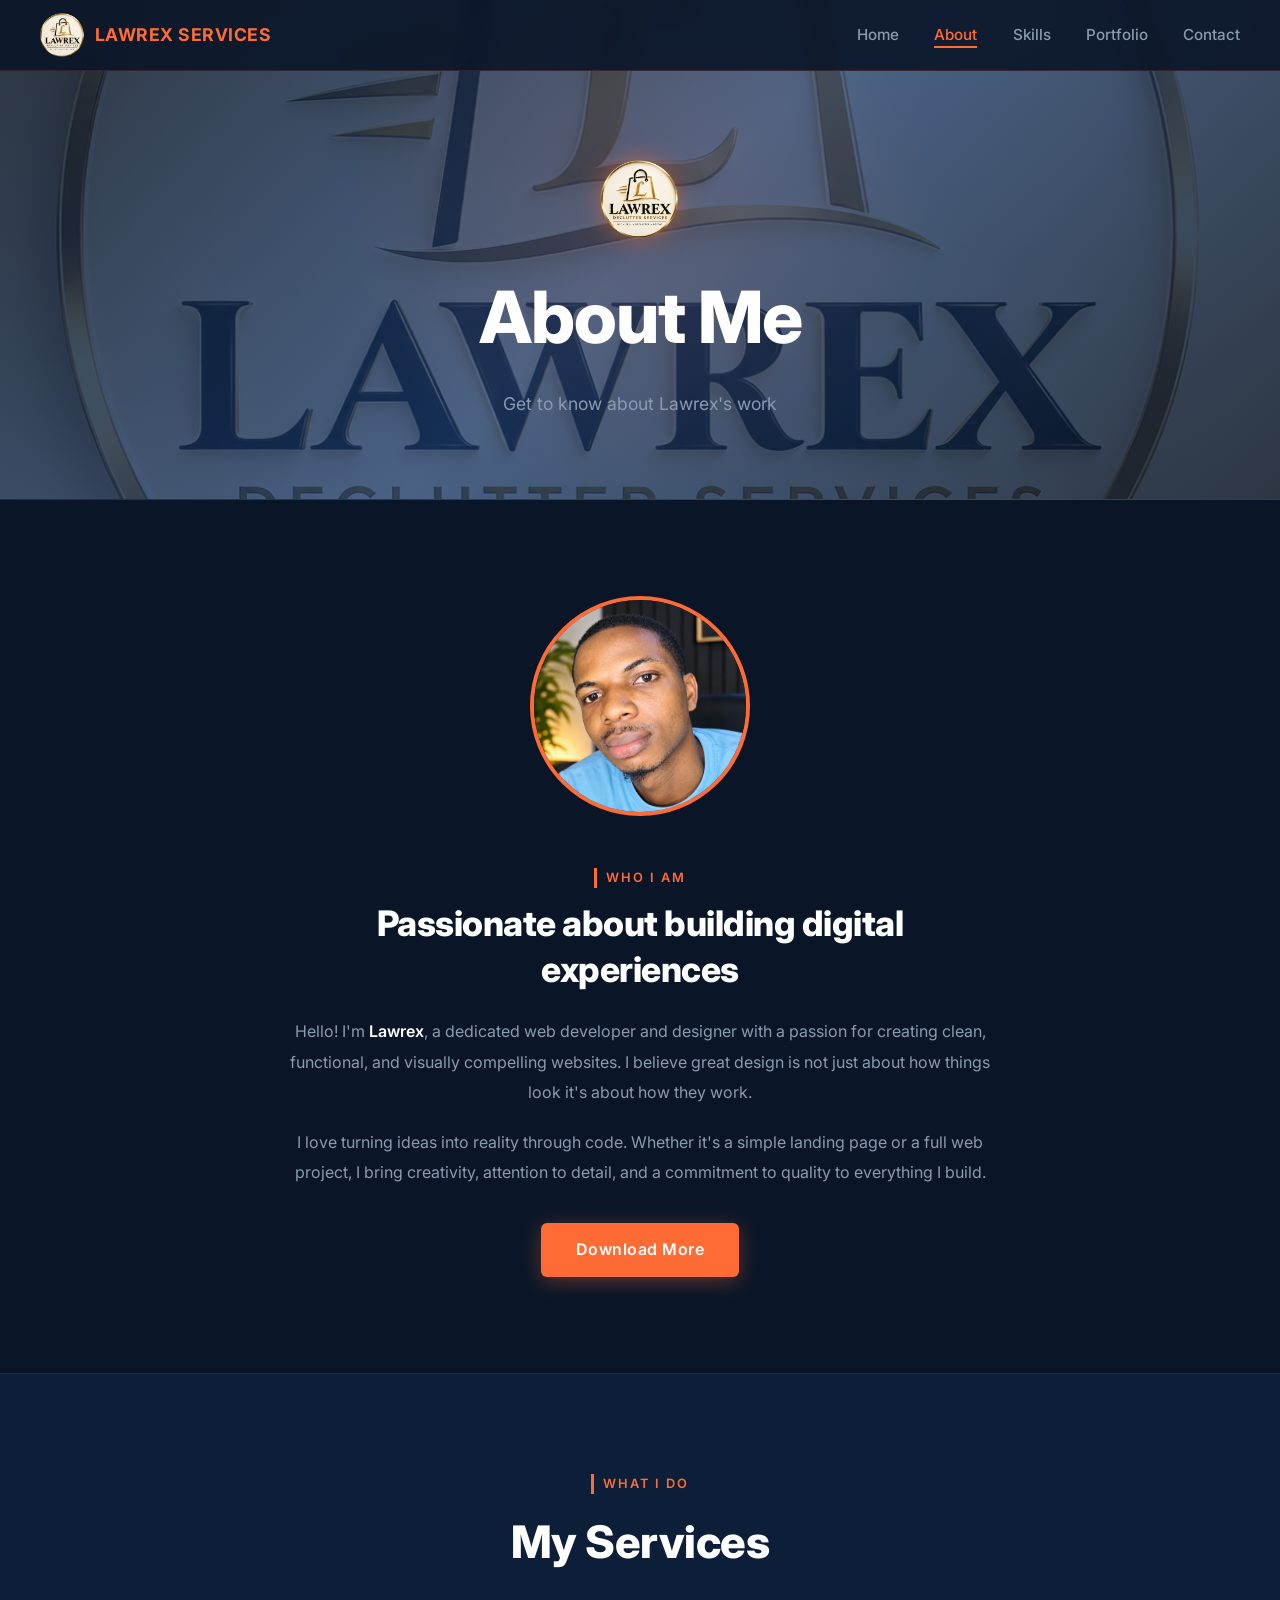
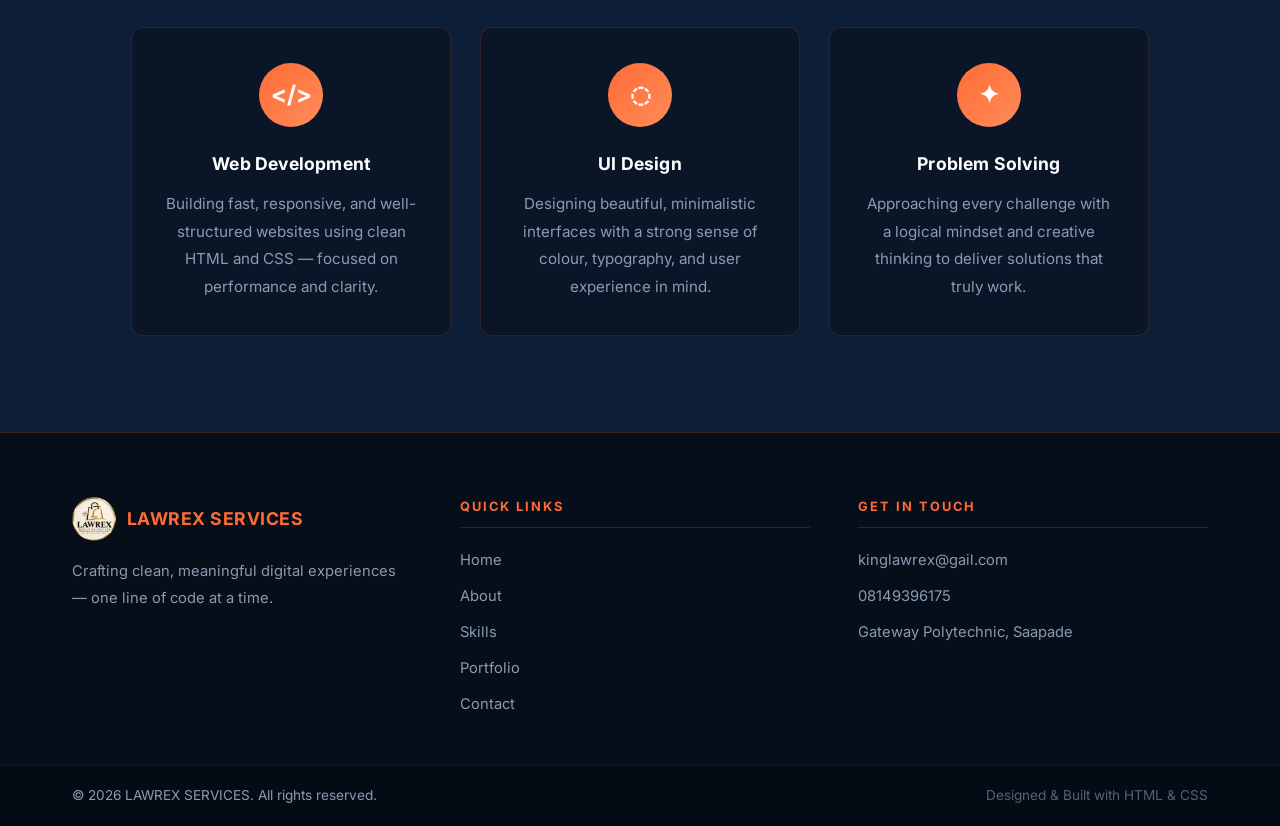
==== commit dcf07237: "Full responsive system (320px to 4K) + portfolio projects with names, descriptions & icon banners" ====
--- a/about.html
+++ b/about.html
@@ -23,7 +23,7 @@
 
         <!-- Logo -->
         <a href="index.html" class="logo logo-with-name">
-          <img src="LMAJ5406.PNG" alt="LAWREX SERVICES Logo" class="logo-img" />
+          <img src="lawrex_round_logo.png" alt="LAWREX SERVICES Logo" class="logo-img" />
           <span class="logo-name">LAWREX SERVICES</span>
         </a>
 
@@ -54,7 +54,7 @@
 
       <div class="page-banner-inner">
         <!-- Small logo icon above the title -->
-        <img src="LMAJ5406.PNG" alt="Lawrex Logo" class="banner-title-img" />
+        <img src="lawrex_round_logo.png" alt="Lawrex Logo" class="banner-title-img" />
         <h1 class="page-banner-title">About <span class="highlight">Me</span></h1>
         <p class="page-banner-sub">Get to know about Lawrex's work</p>
       </div>
@@ -69,7 +69,7 @@
         <!-- Profile Photo -->
         <div class="about-photo-wrap">
           <!-- Replace 'your-profile-photo.jpg' with your actual photo file name -->
-          <img src="LMAJ5406.PNG" alt="Lawrex Profile photo" class="about-photo" />
+          <img src="IKCE6164.PNG" alt="Lawrex Profile photo" class="about-photo" />
           <!-- Orange accent ring behind photo -->
           <div class="photo-shape"></div>
         </div>
@@ -83,7 +83,7 @@
           <p class="about-bio-text">
             Hello! I'm <strong>Lawrex</strong>, a dedicated web developer and designer
             with a passion for creating clean, functional, and visually compelling websites.
-            I believe great design is not just about how things look — it's about how they work.
+            I believe great design is not just about how things look it's about how they work.
           </p>
           <p class="about-bio-text">
             I love turning ideas into reality through code. Whether it's a simple landing page
@@ -92,7 +92,7 @@
           </p>
 
           <!-- Download CV Button -->
-          <a href="#" class="btn-primary">Download CV</a>
+          <a href="#" class="btn-primary">Download More</a>
         </div>
 
       </div>
@@ -153,7 +153,7 @@
         <!-- Footer Logo & Tagline -->
         <div class="footer-brand">
           <a href="index.html" class="logo logo-with-name">
-            <img src="LMAJ5406.PNG" alt="LAWREX SERVICES Logo" class="logo-img" />
+            <img src="lawrex_round_logo.png" alt="LAWREX SERVICES Logo" class="logo-img" />
             <span class="logo-name">LAWREX SERVICES</span>
           </a>
           <p class="footer-tagline">
@@ -189,7 +189,7 @@
       <div class="footer-bottom">
         <div class="footer-bottom-inner">
           <p class="footer-copy">
-            &copy; 2024 <span class="highlight">LAWREX SERVICES</span>. All rights reserved.
+            &copy; 2026 <span class="highlight">LAWREX SERVICES</span>. All rights reserved.
           </p>
           <p class="footer-credit">Designed &amp; Built with HTML &amp; CSS</p>
         </div>
--- a/style.css
+++ b/style.css
@@ -1717,3 +1717,606 @@
     margin-bottom: 2rem;
   }
 }
+
+
+/* ============================================================
+   HERO ENHANCEMENTS — Welcome Badge, Dual Buttons, Image Frame
+   ============================================================ */
+
+
+/* --- Welcome Badge (decorative box around "Welcome to my portfolio") --- */
+.hero-welcome-badge {
+  display: inline-flex;
+  align-items: center;
+  gap: 0.6rem;
+  padding: 0.5rem 1.4rem;
+  margin-bottom: 1.4rem;
+  border: 1.5px solid rgba(255, 107, 53, 0.65);
+  border-radius: 50px;
+  background: rgba(255, 107, 53, 0.08);
+  box-shadow: 0 0 18px rgba(255, 107, 53, 0.18), inset 0 0 10px rgba(255, 107, 53, 0.05);
+  backdrop-filter: blur(4px);
+}
+
+.hero-welcome-badge .hero-label {
+  display: inline;
+  margin-bottom: 0;
+  font-size: 1rem;
+  font-weight: 600;
+  color: #FF6B35;
+  letter-spacing: 1.5px;
+  text-transform: uppercase;
+}
+
+/* Decorative dot separators inside the badge */
+.hero-welcome-dots {
+  display: inline-block;
+  width: 6px;
+  height: 6px;
+  border-radius: 50%;
+  background: #FF6B35;
+  opacity: 0.75;
+}
+
+
+/* --- Hello I'm line --- */
+.hero-hello {
+  margin-bottom: 0.4rem;
+}
+
+.hero-hello h2 {
+  font-size: clamp(1.2rem, 2.5vw, 1.6rem);
+  font-weight: 400;
+  color: #8A9BB0;
+  letter-spacing: 1px;
+}
+
+
+/* --- Dual Button Row --- */
+.hero-btn-row {
+  display: flex;
+  flex-wrap: wrap;
+  gap: 1rem;
+  align-items: center;
+  margin-bottom: 3.5rem;
+}
+
+
+/* --- Outline / Ghost "Contact Me" Button --- */
+.btn-outline {
+  display: inline-block;
+  padding: 0.9rem 2.2rem;
+  background: transparent;
+  color: #FF6B35;
+  font-size: 1rem;
+  font-weight: 600;
+  border: 2px solid #FF6B35;
+  border-radius: 6px;
+  letter-spacing: 0.5px;
+  transition: background-color 0.3s ease, color 0.3s ease,
+              transform 0.2s ease, box-shadow 0.3s ease;
+}
+
+.btn-outline:hover {
+  background-color: #FF6B35;
+  color: #FFFFFF;
+  transform: translateY(-2px);
+  box-shadow: 0 8px 28px rgba(255, 107, 53, 0.45);
+}
+
+.btn-outline:active {
+  transform: translateY(0);
+}
+
+
+/* --- Circular Profile Image Frame --- */
+.hero-frame-wrap {
+  display: flex;
+  flex-direction: column;
+  align-items: center;
+  gap: 0.7rem;
+}
+
+.hero-img-frame {
+  position: relative;
+  width: 220px;
+  height: 220px;
+  border-radius: 50%;
+  /* Inner orange solid border */
+  border: 4px solid #FF6B35;
+  box-shadow:
+    0 0 0 8px rgba(255, 107, 53, 0.15),   /* soft inner glow ring */
+    0 0 40px rgba(255, 107, 53, 0.30),    /* outer glow */
+    0 0 80px rgba(255, 107, 53, 0.12);    /* wide ambient glow */
+  overflow: hidden;
+  background: linear-gradient(135deg, #0A1628 0%, #1A2F50 100%);
+  flex-shrink: 0;
+}
+
+.hero-frame-img {
+  width: 100%;
+  height: 100%;
+  border-radius: 50%;
+  object-fit: cover;
+  display: block;
+}
+
+/* Dashed outer ring (decorative — does NOT clip the image) */
+.hero-frame-ring {
+  position: absolute;
+  top: -14px;
+  left: -14px;
+  right: -14px;
+  bottom: -14px;
+  border-radius: 50%;
+  border: 2px dashed rgba(255, 107, 53, 0.45);
+  pointer-events: none;
+  animation: spin-ring 18s linear infinite;
+}
+
+.hero-frame-ring--outer {
+  top: -26px;
+  left: -26px;
+  right: -26px;
+  bottom: -26px;
+  border: 1.5px dashed rgba(138, 155, 176, 0.25);
+  animation: spin-ring 30s linear infinite reverse;
+}
+
+@keyframes spin-ring {
+  from { transform: rotate(0deg); }
+  to   { transform: rotate(360deg); }
+}
+
+/* Name label below the frame */
+.hero-frame-label {
+  font-size: 1rem;
+  font-weight: 700;
+  color: #FFFFFF;
+  letter-spacing: 1.5px;
+  text-transform: uppercase;
+  margin-top: 0.4rem;
+}
+
+/* Role tag below name */
+.hero-frame-role {
+  font-size: 0.85rem;
+  font-weight: 400;
+  color: #FF6B35;
+  letter-spacing: 0.5px;
+}
+
+
+/* ============================================================
+   RESPONSIVE — Hero Enhancements
+   ============================================================ */
+
+/* Tablet */
+@media (max-width: 768px) {
+  .hero-welcome-badge {
+    padding: 0.4rem 1rem;
+  }
+
+  .hero-welcome-badge .hero-label {
+    font-size: 0.85rem;
+  }
+
+  .hero-btn-row {
+    flex-direction: column;
+    align-items: flex-start;
+    gap: 0.8rem;
+  }
+
+  .hero-img-frame {
+    width: 180px;
+    height: 180px;
+  }
+}
+
+/* Mobile */
+@media (max-width: 480px) {
+  .hero-welcome-badge {
+    padding: 0.35rem 0.8rem;
+    gap: 0.4rem;
+  }
+
+  .hero-welcome-badge .hero-label {
+    font-size: 0.78rem;
+    letter-spacing: 0.8px;
+  }
+
+  .hero-btn-row {
+    gap: 0.7rem;
+  }
+
+  .btn-primary,
+  .btn-outline {
+    width: 100%;
+    text-align: center;
+  }
+
+  .hero-img-frame {
+    width: 150px;
+    height: 150px;
+  }
+
+  .hero-frame-label {
+    font-size: 0.88rem;
+  }
+}
+
+
+/* ============================================================
+   PROJECT CARD ILLUSTRATED PLACEHOLDERS
+   Coloured gradient banners with centred emoji icons —
+   replace .project-img-placeholder with a real <img> any time
+   ============================================================ */
+
+.project-img-placeholder {
+  width: 100%;
+  height: 100%;
+  display: flex;
+  align-items: center;
+  justify-content: center;
+  border-radius: 0;
+}
+
+.proj-icon {
+  font-size: 4rem;
+  line-height: 1;
+  filter: drop-shadow(0 4px 12px rgba(0,0,0,0.4));
+}
+
+/* Each card gets a unique gradient identity */
+.proj-bg-1 { background: linear-gradient(135deg, #0A1628 0%, #1A3A6B 100%); }  /* Deep navy */
+.proj-bg-2 { background: linear-gradient(135deg, #1A2F50 0%, #2D5A8E 100%); }  /* Blue-slate */
+.proj-bg-3 { background: linear-gradient(135deg, #2A1A0A 0%, #8B3A00 100%); }  /* Warm amber */
+.proj-bg-4 { background: linear-gradient(135deg, #1A0A28 0%, #6B1A8B 100%); }  /* Purple-dark */
+.proj-bg-5 { background: linear-gradient(135deg, #0A2818 0%, #1A6B40 100%); }  /* Forest green */
+.proj-bg-6 { background: linear-gradient(135deg, #28200A 0%, #8B6B00 100%); }  /* Gold-dark */
+
+/* Make the project-img-wrap the positioning container */
+.project-img-wrap {
+  position: relative;
+  width: 100%;
+  height: 220px;
+  overflow: hidden;
+  border-radius: 8px 8px 0 0;
+}
+
+
+/* ============================================================
+   FULL GLOBAL RESPONSIVE SYSTEM
+   Covers every device: watches → 4K Smart TVs
+   Breakpoints (min → max approach, mobile-first friendly):
+     320px   — Tiny phones (iPhone SE, Galaxy A series)
+     375px   — Standard smartphones
+     480px   — Large phones / small phablets
+     600px   — Large phablets
+     768px   — Tablets (portrait)
+     1024px  — Tablets (landscape) / small laptops
+     1280px  — Laptops / standard desktops
+     1440px  — Large laptops / QHD monitors
+     1920px  — Full HD monitors / large desktops
+     2560px  — 2K / QHD / Ultra-wide monitors
+     3840px  — 4K Smart TVs / large displays
+   ============================================================ */
+
+
+/* ─── 2560px+ : 2K / QHD / Ultra-wide ─────────────────────── */
+@media (min-width: 2560px) {
+  html { font-size: 20px; }
+
+  .header-inner,
+  .hero-content,
+  .portfolio-main-inner,
+  .about-main-inner,
+  .contact-main-inner,
+  .footer-inner,
+  .footer-bottom-inner { max-width: 1800px; }
+
+  .hero-title  { font-size: 7rem; }
+  .hero-img-frame { width: 320px; height: 320px; }
+
+  .portfolio-grid { grid-template-columns: repeat(3, 1fr); gap: 2.5rem; }
+  .project-img-wrap { height: 320px; }
+  .proj-icon { font-size: 6rem; }
+}
+
+
+/* ─── 1920px+ : Full HD / large desktop ────────────────────── */
+@media (min-width: 1920px) and (max-width: 2559px) {
+  html { font-size: 18px; }
+
+  .header-inner,
+  .hero-content,
+  .portfolio-main-inner,
+  .footer-inner,
+  .footer-bottom-inner { max-width: 1500px; }
+
+  .hero-title  { font-size: 6rem; }
+  .portfolio-grid { grid-template-columns: repeat(3, 1fr); gap: 2.2rem; }
+  .project-img-wrap { height: 270px; }
+}
+
+
+/* ─── 1440px – 1919px : Large laptop / QHD ─────────────────── */
+@media (min-width: 1440px) and (max-width: 1919px) {
+  .header-inner,
+  .hero-content,
+  .portfolio-main-inner,
+  .footer-inner,
+  .footer-bottom-inner { max-width: 1360px; }
+
+  .portfolio-grid { grid-template-columns: repeat(3, 1fr); gap: 2rem; }
+  .project-img-wrap { height: 240px; }
+}
+
+
+/* ─── 1280px – 1439px : Standard laptop / desktop ──────────── */
+@media (min-width: 1280px) and (max-width: 1439px) {
+  .portfolio-grid { grid-template-columns: repeat(3, 1fr); gap: 1.8rem; }
+  .project-img-wrap { height: 230px; }
+}
+
+
+/* ─── 1025px – 1279px : Small laptop / large tablet landscape ─ */
+@media (min-width: 1025px) and (max-width: 1279px) {
+  .portfolio-grid { grid-template-columns: repeat(2, 1fr); gap: 1.6rem; }
+  .project-img-wrap { height: 220px; }
+
+  .hero { padding: 0 2rem; padding-top: 70px; }
+
+  .about-main-inner,
+  .skills-main-inner,
+  .contact-main-inner { gap: 2.5rem; }
+}
+
+
+/* ─── 769px – 1024px : Tablet landscape / small laptop ─────── */
+@media (min-width: 769px) and (max-width: 1024px) {
+  .nav-list { gap: 1.3rem; }
+  .nav-link  { font-size: 0.88rem; }
+
+  .hero { padding: 0 1.5rem; padding-top: 70px; }
+
+  .about-main-inner,
+  .skills-main-inner,
+  .contact-main-inner { gap: 2rem; }
+
+  .portfolio-grid { grid-template-columns: repeat(2, 1fr); gap: 1.4rem; }
+  .project-img-wrap { height: 210px; }
+
+  .footer-inner { gap: 2rem; }
+}
+
+
+/* ─── 601px – 768px : Tablet portrait ──────────────────────── */
+@media (min-width: 601px) and (max-width: 768px) {
+  .header-inner { height: 65px; }
+  .logo-name    { font-size: 0.95rem; }
+  .logo-img     { height: 38px; }
+  .nav-list     { gap: 1.1rem; }
+  .nav-link     { font-size: 0.84rem; }
+
+  .hero {
+    padding: 0 1.2rem;
+    padding-top: 65px;
+    min-height: 100vh;
+    text-align: center;
+    justify-content: center;
+  }
+  .hero-content { text-align: center; }
+  .hero-btn-row {
+    flex-direction: column;
+    align-items: center;
+    gap: 0.8rem;
+  }
+  .hero-img-frame { width: 180px; height: 180px; }
+
+  .page-banner { padding: 8rem 1.5rem 4rem; }
+
+  .about-main     { padding: 4rem 1.5rem; }
+  .about-photo    { width: 180px; height: 180px; }
+  .about-bio      { text-align: center; }
+
+  .what-i-do { padding: 4rem 1.5rem; }
+  .cards-grid { gap: 1.2rem; }
+  .service-card { flex: 1 1 220px; }
+
+  .skills-main { padding: 4rem 1.5rem; }
+  .skills-main-inner { flex-direction: column; gap: 2.5rem; }
+
+  .soft-skills { padding: 4rem 1.5rem; }
+  .soft-card   { flex: 1 1 200px; }
+
+  .portfolio-main { padding: 4rem 1.5rem; }
+  .portfolio-grid { grid-template-columns: repeat(2, 1fr); gap: 1.3rem; }
+  .project-img-wrap { height: 190px; }
+  .portfolio-cta { flex-direction: column; text-align: center; padding: 2rem 1.5rem; }
+
+  .contact-main       { padding: 4rem 1.5rem; }
+  .contact-main-inner { flex-direction: column; gap: 2.5rem; }
+  .contact-info       { max-width: 100%; }
+  .contact-form-wrap  { padding: 2rem 1.5rem; }
+
+  .footer-inner { flex-direction: column; gap: 2rem; padding: 3rem 1.5rem 2rem; }
+  .footer-brand { max-width: 100%; }
+  .footer-bottom-inner { flex-direction: column; text-align: center; }
+}
+
+
+/* ─── 481px – 600px : Large phablet ────────────────────────── */
+@media (min-width: 481px) and (max-width: 600px) {
+  .header-inner { height: 62px; }
+  .logo-name    { font-size: 0.9rem; }
+  .logo-img     { height: 36px; }
+  .nav-list     { gap: 0.9rem; }
+  .nav-link     { font-size: 0.82rem; }
+
+  .hero {
+    padding: 0 1.1rem;
+    padding-top: 62px;
+    text-align: center;
+  }
+  .hero-content   { text-align: center; }
+  .hero-btn-row   { flex-direction: column; align-items: center; gap: 0.75rem; }
+  .hero-img-frame { width: 165px; height: 165px; }
+
+  .portfolio-grid { grid-template-columns: 1fr; gap: 1.2rem; }
+  .project-img-wrap { height: 200px; }
+
+  .footer-inner { flex-direction: column; gap: 1.8rem; padding: 2.5rem 1.2rem 1.5rem; }
+  .footer-bottom-inner { flex-direction: column; text-align: center; }
+
+  .contact-main-inner { flex-direction: column; gap: 2rem; }
+  .skills-main-inner  { flex-direction: column; gap: 2.5rem; }
+}
+
+
+/* ─── 376px – 480px : Standard smartphones ─────────────────── */
+@media (min-width: 376px) and (max-width: 480px) {
+  .site-header  { padding: 0 1rem; }
+  .header-inner { height: 60px; }
+  .logo-name    { display: none; }
+  .logo-img     { height: 36px; }
+  .nav-list     { gap: 0.7rem; }
+  .nav-link     { font-size: 0.78rem; padding-bottom: 2px; }
+
+  .hero { padding: 0 1rem; padding-top: 60px; text-align: center; align-items: center; }
+  .hero-content   { text-align: center; }
+  .hero-shape     { display: none; }
+  .hero-label     { font-size: 0.95rem; }
+  .hero-tagline   { font-size: 0.95rem; margin-bottom: 2rem; }
+  .hero-btn-row   { flex-direction: column; align-items: center; gap: 0.7rem; }
+  .btn-primary,
+  .btn-outline    { width: 100%; text-align: center; }
+  .hero-img-frame { width: 150px; height: 150px; }
+  .hero-frame-label { font-size: 0.88rem; }
+
+  .page-banner { padding: 7rem 1rem 3rem; }
+
+  .about-main  { padding: 3.5rem 1rem; }
+  .about-photo { width: 160px; height: 160px; }
+  .about-bio-text { font-size: 0.95rem; }
+
+  .what-i-do { padding: 3.5rem 1rem; }
+  .cards-grid { flex-direction: column; align-items: center; }
+  .service-card { flex: 1 1 100%; max-width: 100%; width: 100%; }
+
+  .skills-main    { padding: 3.5rem 1rem; }
+  .soft-skills    { padding: 3.5rem 1rem; }
+  .soft-cards-grid { flex-direction: column; align-items: center; }
+  .soft-card      { flex: 1 1 100%; max-width: 100%; width: 100%; }
+  .badges-grid    { gap: 0.5rem; }
+  .skill-badge    { font-size: 0.82rem; padding: 0.45rem 0.9rem; }
+
+  .portfolio-main { padding: 3.5rem 1rem; }
+  .portfolio-grid { grid-template-columns: 1fr; gap: 1.2rem; }
+  .project-img-wrap { height: 190px; }
+  .portfolio-cta  { padding: 1.8rem 1rem; flex-direction: column; text-align: center; gap: 1.2rem; }
+  .portfolio-cta .btn-primary { width: 100%; text-align: center; }
+
+  .contact-main       { padding: 3.5rem 1rem; }
+  .contact-main-inner { flex-direction: column; gap: 2rem; }
+  .contact-form-wrap  { padding: 1.5rem 1rem; }
+  .form-row           { flex-direction: column; }
+  .form-row .form-group { flex: 1 1 100%; }
+  .info-card          { padding: 1rem; }
+
+  .footer-inner { flex-direction: column; gap: 1.8rem; padding: 2.5rem 1rem 1.5rem; }
+  .footer-brand { max-width: 100%; }
+  .footer-nav-title { font-size: 0.75rem; }
+  .footer-link      { font-size: 0.88rem; }
+  .footer-bottom-inner { flex-direction: column; text-align: center; padding: 1rem; gap: 0.4rem; }
+  .footer-copy,
+  .footer-credit { font-size: 0.8rem; }
+  .section-title { margin-bottom: 2rem; }
+}
+
+
+/* ─── up to 375px : Small smartphones (iPhone SE, Galaxy Mini) ─ */
+@media (max-width: 375px) {
+  html { font-size: 14px; }
+
+  .site-header  { padding: 0 0.8rem; }
+  .header-inner { height: 56px; }
+  .logo-name    { display: none; }
+  .logo-img     { height: 32px; }
+  .nav-list     { gap: 0.5rem; }
+  .nav-link     { font-size: 0.72rem; }
+
+  .hero { padding: 0 0.8rem; padding-top: 56px; text-align: center; }
+  .hero-content   { text-align: center; }
+  .hero-shape     { display: none; }
+  .hero-welcome-badge { padding: 0.3rem 0.7rem; gap: 0.3rem; }
+  .hero-welcome-badge .hero-label { font-size: 0.72rem; letter-spacing: 0.5px; }
+  .hero-label     { font-size: 0.88rem; }
+  .hero-tagline   { font-size: 0.88rem; }
+  .hero-btn-row   { flex-direction: column; align-items: center; gap: 0.6rem; }
+  .btn-primary,
+  .btn-outline    { width: 100%; text-align: center; padding: 0.75rem 1.2rem; font-size: 0.88rem; }
+  .hero-img-frame { width: 130px; height: 130px; }
+  .hero-frame-label { font-size: 0.8rem; }
+  .hero-frame-role  { font-size: 0.75rem; }
+
+  .page-banner { padding: 6rem 0.8rem 2.5rem; }
+  .page-banner-sub { font-size: 0.85rem; }
+
+  .about-main  { padding: 3rem 0.8rem; }
+  .about-photo { width: 140px; height: 140px; }
+
+  .what-i-do   { padding: 3rem 0.8rem; }
+  .cards-grid  { flex-direction: column; align-items: center; }
+  .service-card { max-width: 100%; width: 100%; }
+
+  .skills-main { padding: 3rem 0.8rem; }
+  .soft-skills { padding: 3rem 0.8rem; }
+  .soft-cards-grid { flex-direction: column; }
+  .soft-card   { max-width: 100%; width: 100%; }
+  .skill-badge { font-size: 0.78rem; padding: 0.4rem 0.75rem; }
+
+  .portfolio-main { padding: 3rem 0.8rem; }
+  .portfolio-grid { grid-template-columns: 1fr; gap: 1rem; }
+  .project-img-wrap { height: 170px; }
+  .proj-icon { font-size: 3rem; }
+  .project-title { font-size: 1rem; }
+  .project-desc  { font-size: 0.85rem; }
+
+  .contact-main       { padding: 3rem 0.8rem; }
+  .contact-main-inner { flex-direction: column; gap: 1.5rem; }
+  .contact-form-wrap  { padding: 1.2rem 0.8rem; }
+  .form-row           { flex-direction: column; }
+  .info-card          { padding: 0.8rem; }
+
+  .footer-inner { gap: 1.5rem; padding: 2rem 0.8rem 1.2rem; }
+  .footer-bottom-inner { flex-direction: column; text-align: center; padding: 0.8rem; gap: 0.3rem; }
+  .footer-copy,
+  .footer-credit { font-size: 0.75rem; }
+}
+
+
+/* ─── 3840px+ : 4K Smart TV / very large displays ──────────── */
+@media (min-width: 3840px) {
+  html { font-size: 28px; }
+
+  .header-inner,
+  .hero-content,
+  .portfolio-main-inner,
+  .footer-inner,
+  .footer-bottom-inner { max-width: 3200px; }
+
+  .hero-title { font-size: 10rem; }
+  .hero-img-frame { width: 500px; height: 500px; }
+
+  .portfolio-grid { grid-template-columns: repeat(4, 1fr); gap: 3rem; }
+  .project-img-wrap { height: 420px; }
+  .proj-icon { font-size: 8rem; }
+
+  .btn-primary,
+  .btn-outline { padding: 1.2rem 3rem; font-size: 1.3rem; }
+
+  .nav-link { font-size: 1.1rem; }
+  .logo-name { font-size: 1.5rem; }
+  .logo-img { height: 60px; }
+}
